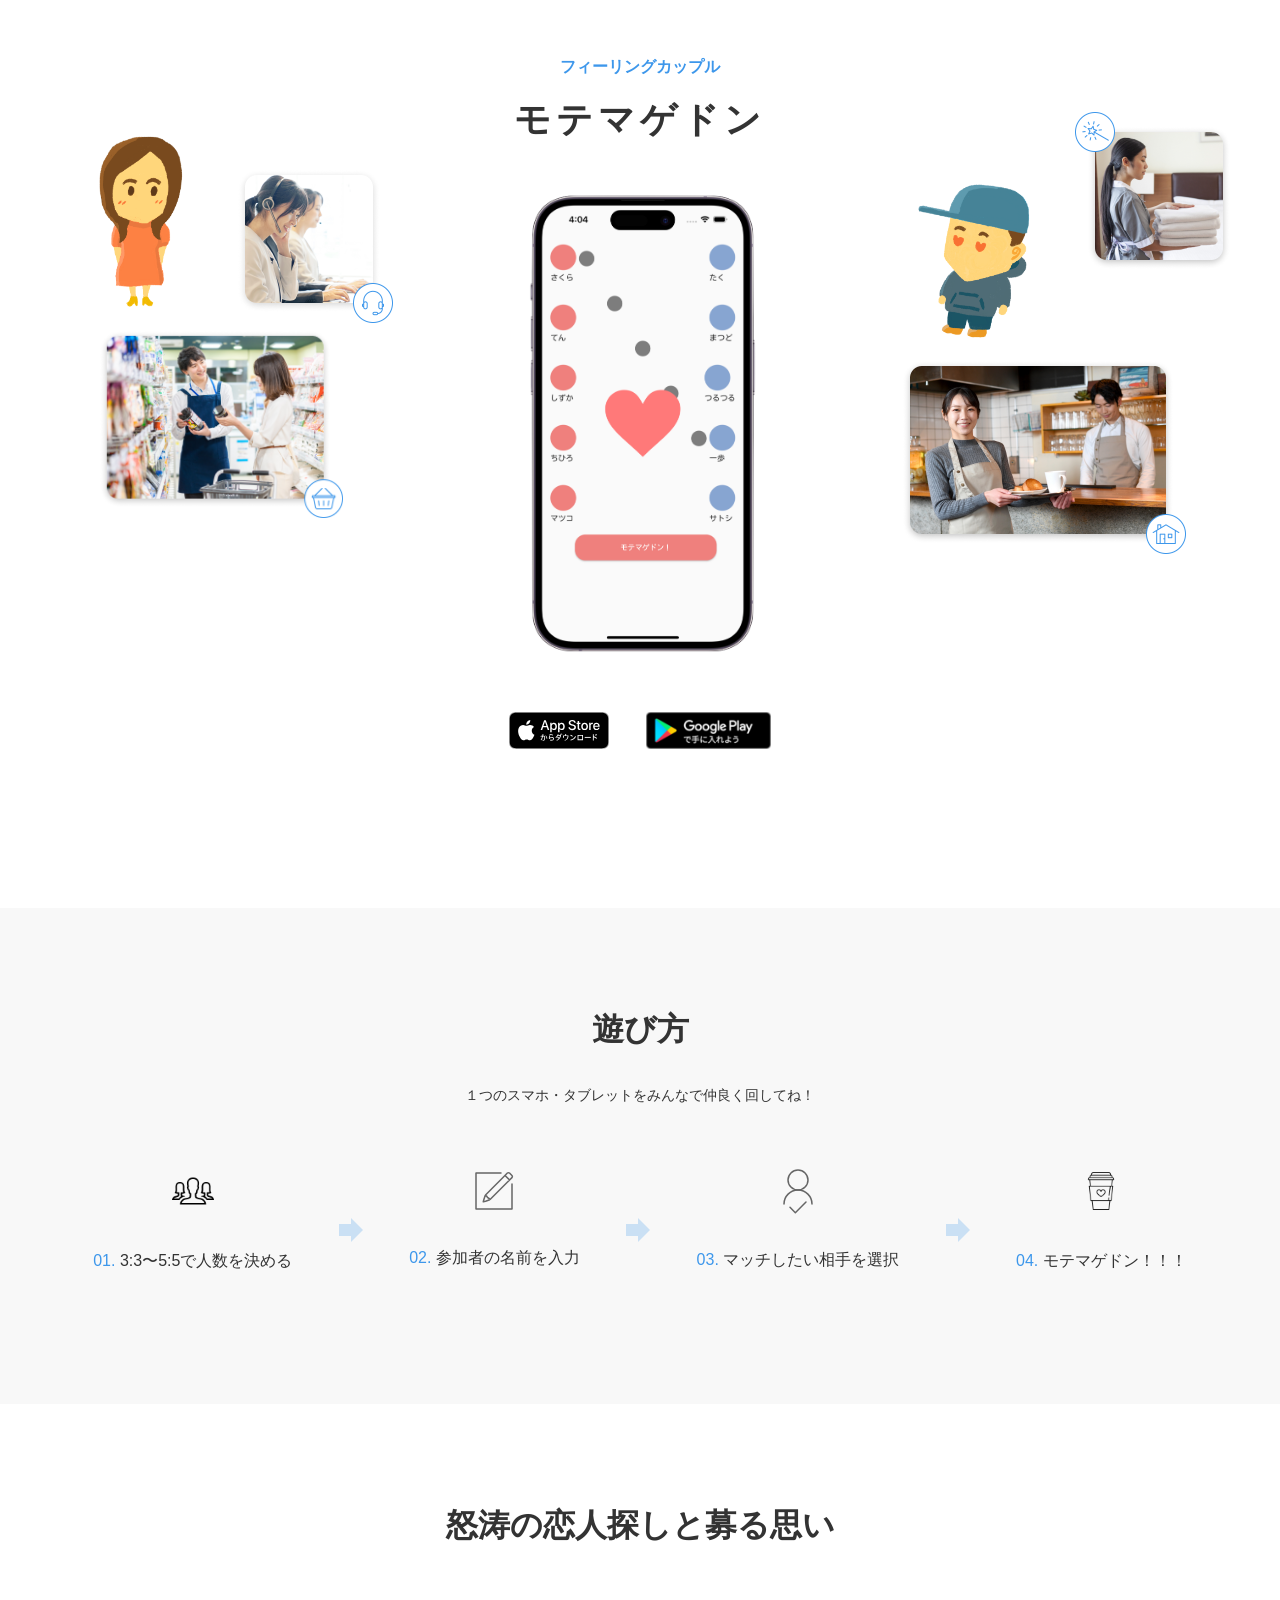
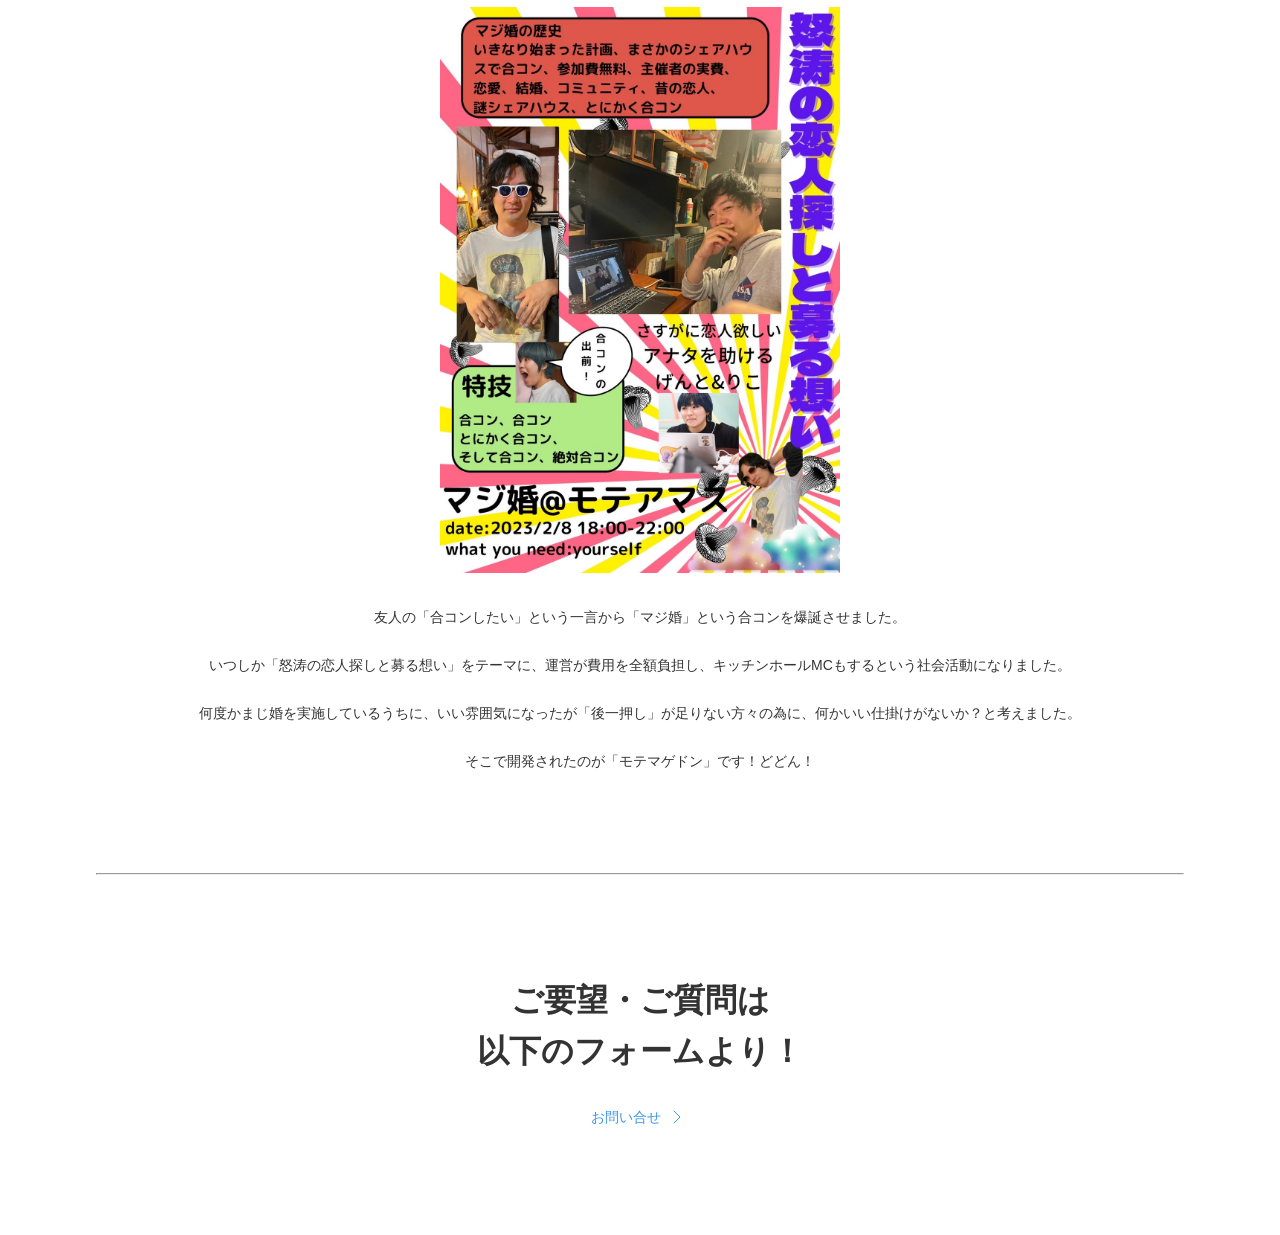
==== public/index.html @ 818197fa "firebase hostingでデプロイ" ====
<!DOCTYPE html>
<html lang="ja">
  <head>
    <meta charset="UTF-8">
    <meta name="viewport" content="width=device-width, initial-scale=1.0">
    <link rel="stylesheet" href="greff-assets/css/ress.min.css">
    <link rel="stylesheet" href="greff-assets/css/style.css">
    <link rel="stylesheet" href="greff-assets/css/index.css">
    <link rel="stylesheet" href="greff-assets/css/style-for-worker.css">
    <link rel="stylesheet" href="greff-assets/css/worker.css">   
    <title>フィーリングカップル | モテマゲドン</title>
  </head>
  <body>

    <!-- TOPここから -->
    <main class="main">
			<div class="top-wrapper">
        <!-- first-view -->
				<section class="container first-view">
          <div class="row">
            <div class="column first-view-left top-pc">
              <div class="upper">
                <div class="left-upper-image">
                  <img src="assets/images/item2.png" alt="">
                </div>
                <div class="right-upper-image">
                  <img src="greff-assets/images/call-center.png" alt="">
                </div>
              </div>
              <div class="lower">
                <img src="greff-assets/images/supermarket-clerk.png" alt="">
              </div>
            </div>
            <div class="column first-view-center">
              <div class="first-view-text">
                <p>フィーリングカップル</p>
                <h2>モテマゲドン</h2>
              </div>
              <div class="first-view-image">
                <img src="assets/images/top1.png" alt="">
              </div>
              <div class="dl">
                <a class="apple" href="https://apps.apple.com/us/app/モテマゲドン/id1669039836">
                  <img src="greff-assets/images/worker/dl-app-store.svg">
                </a>   
                 <a class="google" href="https://play.google.com/store/apps/details?id=com.motemagedon.app">
                   <img src="greff-assets/images/worker/dl-google-play.svg">
                 </a>
              </div>
            </div>

            <div class="column first-view-right top-pc">
              <div class="upper">
                <div class="left-upper-image">
                  <img src="assets/images/item1.png" alt="">
                </div>
                <div class="right-upper-image">
                  <img src="greff-assets/images/cleaning-staff.png" alt="">
                </div>
              </div>
              <div class="lower">
                <img src="greff-assets/images/caffe-shop.png" alt="">
              </div>
            </div>
          </div>
				</section>
        <!-- first-view-info -->      
				<section class="first-view-info">
          <div class="row">
            <div class="work-images top-sp">
              <div class="column first-view-left">
                <div class="upper">
                  <div class="left-upper-image">
                    <img src="assets/images/item2.png" alt="">
                  </div>
                  <div class="right-upper-image">
                    <img src="greff-assets/images/call-center.png" alt="">
                  </div>
                </div>
                <div class="lower">
                  <img src="greff-assets/images/supermarket-clerk.png" alt="">
                </div>
              </div>
              <div class="column first-view-right">
                <div class="upper">
                  <div class="left-upper-image">
                    <img src="assets/images/item1.png" alt="">
                  </div>
                  <div class="right-upper-image">
                    <img src="greff-assets/images/cleaning-staff.png" alt="">
                  </div>
                </div>
                <div class="lower">
                  <img src="greff-assets/images/caffe-shop.png" alt="">
                </div>
              </div>
            </div>
          </div>
        </section>
        <!-- instructions -->
        <section class="instructions">
          <div class="container">
            <div class="row">
              <h2 class="section-title-min-margin">遊び方</h2>
              <p class="text">１つのスマホ・タブレットをみんなで仲良く回してね！</p>
            </div>
            <div class="row">
              <div class="column">
                <div class="row instructions-contents">
                  <div class="instructions-icon-wrapper">
                    <img src="assets/images/people_icon.png" alt="">
                  </div>
                  <p class="instructions-text">
                    <span>01.</span>
                    3:3〜5:5で人数を決める
                  </p>
                </div>
              </div>
              <div class="column instructions-arrow">
                <img src="greff-assets/images/right-arrow.svg" alt="" class="top-pc">
                <img src="greff-assets/images/down-arrow.svg" alt="" class="top-sp">
              </div>
              <div class="column">
                <div class="row  instructions-contents">
                  <div class="instructions-icon-wrapper">
                    <img src="greff-assets/images/write.svg" alt="">
                  </div>
                  <p class="instructions-text">
                    <span>02.</span>
                    参加者の名前を入力
                  </p>
                </div>
              </div>
              <div class="column instructions-arrow">
                <img src="greff-assets/images/right-arrow.svg" alt="" class="top-pc">
                <img src="greff-assets/images/down-arrow.svg" alt="" class="top-sp">
              </div>
              <div class="column">
                <div class="row  instructions-contents">
                  <div class="instructions-icon-wrapper">
                   <img src="greff-assets/images/check-user.svg" alt="">
                  </div>
                  <p class="instructions-text">
                    <span>03.</span>
                    マッチしたい相手を選択
                  </p>
                </div>
              </div>
              <div class="column instructions-arrow">
                <img src="greff-assets/images/right-arrow.svg" alt="" class="top-pc">
                <img src="greff-assets/images/down-arrow.svg" alt="" class="top-sp">
              </div>
              <div class="column">
                <div class="row instructions-contents">
                  <div class="instructions-icon-wrapper">
                    <img src="assets/images/coffee_love.png" alt="">
                  </div>
                  <p class="instructions-text">
                    <span>04.</span>
                    モテマゲドン！！！
                  </p>
                </div>
              </div>
            </div>
          </div>
        </section>
        <div class="side-narrow">
          <!-- service-description -->
          <section class="container service-description">
            <div class="row">
              <h2 class="section-title">怒涛の恋人探しと<br class="top-sp">募る思い</h2>
              <div class="img-wrapper">
                <img src="assets/images/poster.jpg" alt="" class="top-pc poster-pc">
                <img src="assets/images/poster.jpg" alt="" class="top-sp poster-sp">
              </div>
              <div class="description">
                <p class="text">
                  友人の「合コンしたい」という一言から「マジ婚」という合コンを爆誕させました。
                  <br/>
                  <br/>
                  いつしか「怒涛の恋人探しと募る想い」をテーマに、運営が費用を全額負担し、キッチンホールMCもするという社会活動になりました。
                  <br/>
                  <br/>
                  何度かまじ婚を実施しているうちに、いい雰囲気になったが「後一押し」が足りない方々の為に、何かいい仕掛けがないか？と考えました。
                  <br/>
                  <br/>
                  そこで開発されたのが「モテマゲドン」です！どどん！
                </p>
              </div>
            </div>
          </section>
          <hr class="toppage-horizon">
          <!-- top-contact -->
          <section class="top-contact">
            <div class="top-contact-text">
              <h2 class="section-title-min-margin">
                ご要望・ご質問は
                <br/>
                以下のフォームより！
              </h2>
              <a href="https://docs.google.com/forms/d/e/1FAIpQLSdVLxLJFA8MWr2pBX92Aq0zujjVVkrSXUiq3TRIaPkJi_IhMQ/viewform" target="_blank" class="detail-link">お問い合せ</a>
            </div>
          </section>
        </div>
			</div>
		</main>



    <script src="greff-assets/plugins/swiper/swiper-bundle.min.js"></script>
    <script src="greff-assets/js/main.js"></script>
    <script src="greff-assets/js/index.js"></script>
  </body>
</html>
---- public/greff-assets/css/ress.min.css ----
/*!
 * ress.css • v4.0.0
 * MIT License
 * github.com/filipelinhares/ress
 */html{box-sizing:border-box;-webkit-text-size-adjust:100%;word-break:normal;-moz-tab-size:4;tab-size:4}*,:after,:before{background-repeat:no-repeat;box-sizing:inherit}:after,:before{text-decoration:inherit;vertical-align:inherit}*{padding:0;margin:0}hr{overflow:visible;height:0;color:inherit}details,main{display:block}summary{display:list-item}small{font-size:80%}[hidden]{display:none}abbr[title]{border-bottom:none;text-decoration:underline;text-decoration:underline dotted}a{background-color:transparent}a:active,a:hover{outline-width:0}code,kbd,pre,samp{font-family:monospace,monospace}pre{font-size:1em}b,strong{font-weight:bolder}sub,sup{font-size:75%;line-height:0;position:relative;vertical-align:baseline}sub{bottom:-.25em}sup{top:-.5em}table{border-color:inherit;text-indent:0}input{border-radius:0}[disabled]{cursor:default}[type=number]::-webkit-inner-spin-button,[type=number]::-webkit-outer-spin-button{height:auto}[type=search]{-webkit-appearance:textfield;outline-offset:-2px}[type=search]::-webkit-search-decoration{-webkit-appearance:none}textarea{overflow:auto;resize:vertical}button,input,optgroup,select,textarea{font:inherit}optgroup{font-weight:700}button{overflow:visible}button,select{text-transform:none}[role=button],[type=button],[type=reset],[type=submit],button{cursor:pointer;color:inherit}[type=button]::-moz-focus-inner,[type=reset]::-moz-focus-inner,[type=submit]::-moz-focus-inner,button::-moz-focus-inner{border-style:none;padding:0}[type=button]::-moz-focus-inner,[type=reset]::-moz-focus-inner,[type=submit]::-moz-focus-inner,button:-moz-focusring{outline:1px dotted ButtonText}[type=reset],[type=submit],button,html [type=button]{-webkit-appearance:button}button,input,select,textarea{background-color:transparent;border-style:none}a:focus,button:focus,input:focus,select:focus,textarea:focus{outline-width:0}select{-moz-appearance:none;-webkit-appearance:none}select::-ms-expand{display:none}select::-ms-value{color:currentColor}legend{border:0;color:inherit;display:table;white-space:normal;max-width:100%}::-webkit-file-upload-button{-webkit-appearance:button;color:inherit;font:inherit}img{border-style:none}progress{vertical-align:baseline}[aria-busy=true]{cursor:progress}[aria-controls]{cursor:pointer}[aria-disabled=true]{cursor:default}
---- public/greff-assets/css/style.css ----
@charset "UTF-8";

@font-face {
  font-family: 'Noto Sans JP';
  src: url(../fonts/NotoSansJP/NotoSansJP-Regular.otf) format('opentype');
}

@font-face {
  font-family: 'Noto Sans JP';
  src: url(../fonts/NotoSansJP/NotoSansJP-Medium.otf) format('opentype');
  font-weight: 500;
}

@font-face {
  font-family: 'Noto Sans JP';
  src: url(../fonts/NotoSansJP/NotoSansJP-Bold.otf) format('opentype');
  font-weight: bold;
}

@font-face {
  font-family: 'Roboto';
  src: url(../fonts/Roboto/Roboto-Regular.ttf) format('truetype');
}

@font-face {
  font-family: 'Roboto';
  src: url(../fonts/Roboto/Roboto-Medium.ttf) format('truetype');
  font-weight: 500;
}

@font-face {
  font-family: 'Roboto';
  src: url(../fonts/Roboto/Roboto-Medium.ttf) format('truetype');
  font-weight: 600;
}

/* 共通部分
------------------------------- */
html {
  font-size: 100%;
}

body {
  color: #333;
  line-height: 1.5;
  font-family: 'Noto Sans JP', sans-serif;
}

a {
  text-decoration: none;
  color: #333;
}

a:hover {
  opacity: .5;
}

img {
  max-width: 100%;
}

ul,
li {
  list-style: none;
}

iframe {
  width: 100%;
}

.pc {
  display: none;
}

.wrapper {
  max-width: 1136px;
  margin: 0 auto;
  padding: 0 24px;
}

/* ヘッダー */
.header {
  width: 100%;
  height: 48px;
  position: fixed;
  z-index: 10;
  background-color: rgba(0, 0, 0, 0.8);;
}

.header-inner {
  display: flex;
  justify-content: space-between;
  height: inherit;
  padding: 0 1.5rem;
}

.header-title {
  width: auto;
}

.header-title a:hover {
  opacity: 1;
}

.header-title a {
  height: 100%;
  display:flex;
  align-items: center;
}

.wrap-header-menu {
  display: flex;
  height: 100%;
  align-items: center;
}

.contact {
  margin-right: 24px;
}

.contact img {
  vertical-align:top
}

/* ヘッダーのナビ部分 */
.nav-sp {
  display: none;
  top: 48px;
  left: 0;
  position: absolute;
  width: 100%;
  background: rgba(0, 0, 0, 0.8);
  animation: appear .5s ease;
}

@keyframes appear {
  0% {
    opacity: 0;
  }
  100% {
    opacity: 1;
  }
}

.nav-sp.active-nav {
  display: block;
}

.nav-list {
  margin: auto;
  display: block;
  text-align: center;
}

.nav-list-item {
  margin-bottom: 40px;
  font-size: 12px;
  line-height: 22px;
}

.nav-list-item:first-child {
  margin-top: 40px;
}

.nav-list-item a {
  color: #fff;
}

.internal-link {
  display: inline-block;
  padding: 0 25.5px;
  background-image: url('../images/internal-link.svg');
  background-size: 15px;
  background-position: right 0 center;
}

/* ハンバーガーメニュー */
.hamburger {
  width: 20px;
  background-color: transparent;
  border-color: transparent;
  cursor: pointer;
  padding: 0;
}

/* ハンバーガーメニューの線 */
.hamburger span {
  width: 100%;
  height: 1.5px;
  background-color: #fff;
  position: relative;
  transition: ease .4s;
  display: block;
}

.hamburger span:nth-child(1) {
  top: 0;
}

.hamburger span:nth-child(2) {
  margin: 6px 0;
}

.hamburger span:nth-child(3) {
  top: 0;
}

.hamburger.active-nav span:nth-child(1) {
  top: 10px;
  transform: rotate(45deg);
}


.hamburger.active-nav span:nth-child(2) {
  margin: 8px 0;
  opacity: 0;
}


.hamburger.active-nav span:nth-child(3) {
  top: -9px;
  transform: rotate(-45deg);
}

.header.up-move {
  animation: up-anime 0.5s forwards;
}

@keyframes up-anime {
  from {
    opacity: 1;
    transform: translateY(0);
  }
  to {
    opacity: 0;
    transform: translateY(-100px);
  }
}

.header.down-move{
  animation: down-anime 0.5s forwards;
}

@keyframes down-anime{
  from {
    opacity: 0;
    transform: translateY(-100px);
  }
  to {
    opacity: 1;
    transform: translateY(0);
  }
}

/* メイン */
.main {
  padding-top: 48px;
}

/* フッター */
.footer {
  padding-top: 32px;
  padding-bottom: 32px;
}

.footer-left {
  margin-bottom: 32px;
}

.footer-logo {
  margin-bottom: 24px;
}

.wrap-address {
  display: flex;
  justify-content: space-between;
}

.address {
  font-size: 12px;
  line-height: 22px;
  width: 50%;
}

.privacy-mark {
  margin-top: 8px;
}

.footer-right {
  display: flex;
  flex-wrap: wrap;
  font-size: 13px;
  line-height: 22px;
}

.footer-right dl {
  margin-bottom: 40px;
  width: 50%;
  padding-right: 10px;
}

.footer-right dl:nth-child(even){
  padding-left: 13px;
}

.footer-right dt {
  margin-bottom: 16px;
  letter-spacing: 1px;
  font-size: 14px;
  line-height: 22px;
  font-weight: bold;
}

.footer-right .last-row dt {
  margin-bottom: 24px;
}

.footer-right .last-row dt:last-child {
  margin-bottom: 16px;
}

.footer-right dd {
  margin-bottom: 16px;
}

.footer-right dd a {
  color: #666;
}

.sns-list {
  display: flex;
  margin-bottom: 32px;
}

.sns-item {
  margin-right: 16px;
}

.footer-bottom {
  display: flex;
  flex-wrap: wrap;
  margin-bottom: 16px;
  font-size: 12px;
  line-height: 24px;
}

.footer-bottom p {
  margin-bottom: 16px;
  width: 50%;
  padding-right: 10px;
}

.footer-bottom p:nth-child(even) {
  padding-left: 13px;
}

.copyright {
  font-size: 12px;
  line-height: 24px;
}

/* PCサイズ以上 */
@media screen and (min-width: 1025px) {
  .pc {
    display: block;
  }

  .sp {
    display: none;
  }

  .nav-pc {
    display: flex;
    height: 100%;
    /* ヘッダーの右リンクのwidthからからヘッダーロゴのwidthを引く */
    padding-left: calc(264px - 40px);
  }

  /* ヘッダー */
  .header {
    height: 56px;
  }

  .header-title img {
    height: 40px;
    width: 40px;
  }

  .nav-list {
    display: flex;
    gap: 24px;
  }

  .nav-list-item {
    margin-bottom: 0;
  }

  .nav-list-item:first-child {
    margin-top: 0;
  }

  .header-right-links {
    display: flex;
    align-items: center;
    margin-right: 0;
    gap: 8px;
  }

  .right-link a {
    color: #fff;
    font-size: 12px;
    line-height: 20px;
    display: inline-block;
    border: 1px solid #fff;
    border-radius: 30px;
  }

  .contact-link a {
    padding: 8px 27px;
  }

  .worker-link a {
    padding: 8px 9px;
  }

  /* メイン */
  .main {
    padding-top: 56px;
  }

  /* フッター */
  .footer-content {
    display: flex;
    justify-content: space-between;
  }

  .footer-logo {
    margin-bottom: 32px;
  }

  .footer-right dl {
    padding-right: 56px;
    margin-bottom: 0;
    width: auto;
  }

  .footer-right dl:nth-child(even){
    padding-left: 0;
  }

  .footer-right dl:last-child {
    padding-right: 0;
  }

  .footer-right dt {
    margin-bottom: 24px;
  }

  .footer-right dd {
    margin-bottom: 24px;
  }

  .wrap-address {
    display: block;
  }

  .address {
    font-size: 14px;
    width: auto;
  }

  .address:first-child {
    margin-bottom: 32px;
  }

  .wrap-footer-bottom {
    display: flex;
    justify-content: space-between;
  }

  .sns-list {
    margin-bottom: 0;
  }

  .sns-item {
    margin-right: 12px;
  }

  .footer-bottom {
    margin-bottom: 0;
    gap: 32px;
  }

  .footer-bottom p {
    margin-bottom: 0;
    padding-right: 0;
    width: auto;
  }

  .footer-bottom p:nth-child(even) {
    padding-left: 0;
  }

  .footer-bottom p:last-child {
    margin-right: 0;
  }
}
---- public/greff-assets/css/index.css ----
/* TOPページ全体とTOPページ内共通デザイン */ 
.top-pc {
  display: block;
}

.top-pc-inline {
  display: inline-block;
}

.top-sp {
  display: none;
} 

/* first-view以降のページサイドのpadding */
.side-narrow {
  max-width: 1088px;
  margin: 0 auto;
}

.section-title {
  font-weight: 700;
  font-size: 32px;
  line-height: 51.2px;
  margin-bottom: 56px;
}

.section-title-min-margin {
  font-weight: 700;
  font-size: 32px;
  line-height: 51.2px;
  margin-bottom: 28px;
}

.text {
  font-weight: 400;
  font-size: 14px;
  line-height: 24px;
}

.detail-link {
  color: #3D97EB;
  font-size: 14px;
  line-height: 22px;
  font-weight: 500;
}

.toppage-horizon {
  color: #DCDCDC;
  margin: 100px 0 ;
}

.detail-link::after {
  content: "";
  color: #3D97EB;
  background-image: url("../images/next.svg");
  height: 1rem;
  width: 1rem;
  display: inline-block;
  margin-left: 12px;
  vertical-align: middle;
}

/* first-view */
.first-view {
  width: 100%;
  height: 700px;
  background-size: cover;
  background-position: center;
}

.first-view > .row {
  display: flex;
  justify-content: space-around;
  max-width: 1280px;
  margin: 0 auto;
}

/* left first-view */
.first-view-left {
  margin-top: 56px;
}

.first-view-left > .lower > img {
  display: block;
  margin: 0 auto;
  width: 244px;
}

.upper {
  display: flex;
  justify-content: center;
  align-items: baseline;
}

.first-view-left .left-upper-image {
  width: 188px;
}

.first-view-left .right-upper-image {
  width: 156px;
}

/* center first-view */
.first-view-center {
  text-align: center;
  display: flex;
  flex-flow: column;
}

.first-view-text p {
  color: #3D97EB;
  font-weight: 700;
  font-size: 16px;
  line-height: 22px;
  margin-bottom: 16px;
}

.first-view-text h2 {
  font-size: 36px;
  line-height: 51.84px;
  letter-spacing: 5px;
}

.first-view-btn {
  height: 40px;
  margin: 40px 0 64px 0;
}

.first-view-btn > a{
  color: white;
  height: 100%;
  width: 192px;
  left: 544px;
  top: 296px;
  border-radius: 35px;
  padding: 12px 30px;
  background: linear-gradient(90.72deg, #5AD0FF 0%, #3D97EB 83.33%);
  box-shadow: 0px 2px 16px 0px #00000029;
}

.first-view-image {
  max-width: 424px;
}

/* right first-view */
.first-view-right {
  margin-top: 56px;
}

.first-view-right > .upper {
  display: flex;
  align-items: flex-start;
}

.first-view-right > .upper {
  display: flex;
  align-items: flex-start;
}

.first-view-right .left-upper-image {
  margin-top: 50px;
  width: 188px;
}

.first-view-right .right-upper-image {
  width: 156px;
}

.first-view-right .lower {
  display: flex;
  justify-content: center;
  width: 284px;
}

.first-view-right > .lower > img {
  display: block;
  margin: 0 10px 0 40px;
}

/* first-view-info */
.first-view-info {
  background-color: #ffffff;
}

.first-view-info > .row {
  display: flex;
  text-align: center;
  justify-content: space-around;
  align-items: center;
  height: 152px;
  max-width: 1280px;
  padding-left: 36px;
  padding-right: 36px;
  margin: 0 auto;
}

.first-view-info > .row > .column {
  width: 33.333%;
  padding: 24px;
}

/* first-view-info-left */
.first-view-info-left {
  position: relative;
}

.first-view-info-left::after {
  content: " ";
  position: absolute;
  right: 1%;
  top: 20%;
  background: #DCDCDC;
  width: 1px;
  height: 60%;
}

.first-view-info-left h4 {
  font-weight: 500;
  font-size: 18px;
  margin-bottom: 16px;
  line-height: 40px;
}

.first-view-info-left > p {
  font-weight: 400;
  font-size: 13px;
  line-height: 20px;
}

/* first-view-info-center */
.first-view-info-center {
  position: relative;
}

.first-view-info-center::after {
  content: " ";
  position: absolute;
  right: 1%;
  top: 20%;
  background: #DCDCDC;
  width: 1px;
  height: 60%;
}

.first-view-info-center > h4 {
  font-weight: 500;
  font-size: 18px;
  margin-bottom: 16px;
}

.first-view-info-center > :nth-child(2) {
  font-family: 'Roboto', sans-serif;
  font-weight: 600;
  font-size: 72px;
  color: #3D97EB;
  line-height: 80px;
}

/* first-view-info-right */
.first-view-info-right > .row {
  display: flex;
  justify-content: space-around;
}

.first-view-info-right > .row > .column {
  width: 33.333%;
}

.first-view-info-right > .row > .column > h4 {
  font-family: 'Roboto', sans-serif;
  font-weight: 500;
  font-size: 24px;
  color: #3D97EB;
  margin-bottom: 12px;
}

/* service-description */
.service-description {
  margin-top: 96px;
  text-align: center;
}
.service-description .img-wrapper {
  margin: 0 auto;
}
.poster-pc {
  max-width: 400px;
  margin: auto;
}

.service-description .description {
  margin-top: 32px;
}

/* service-point */
.service-point {
  text-align: center;
  margin-top: 95px;
}

.point-card {
  display: flex;
  justify-content: space-around;
  margin: 60px 0 80px 0;
}

.point-card > .column{
  width: 33.333%;
  max-width: 348px;
  height: 348px;
  margin: 0 11px;
}

/* service-point-left */
.service-point-left {
  position: relative;
  background-image: url("../images/man-walk.png");
  background-size: cover;
  z-index: 0;
  padding-top: 28px;
}

.service-point-left > img {
  max-width: 280px;
}

.service-point-left::after {
  content: '';
  background-color: rgba(0, 0, 0, 0.72);
  position: absolute;
  left: 0;
  right: 0;
  top: 0;
  bottom: 0;
  z-index: 0;
}

.service-point-left > h3 {
  font-weight: 700;
  font-size: 20px;
  line-height: 40px;
  z-index: 1;
  position: relative;
  color: white;
  margin: 0;
}

.service-point-left > p {
  z-index: 1;
  position: relative;
  color: white;
  margin: 8px 0 0 0;
}

.service-point-left > img {
  position: absolute;
  bottom: 0;
  left: 0;
  z-index: 1;
}

/* service-point-center */
.service-point-center {
  position: relative;
  background-color: #FAFAFA;
  padding-top: 28px;
}

.service-point-center > h3 {
  font-weight: 700;
  font-size: 20px;
  line-height: 40px;
  margin: 0;
}

.service-point-center > p {
  margin: 8px 0 0 0;
}

.service-point-center > img {
  border-radius: 16px;
  margin-top: 24px;
  max-width: 300px ;
}

/* service-point-right */
.service-point-right {
  position: relative;
  background-color: #3D97EB;
  padding-top: 28px;
}

.service-point-right > h3 {
  font-weight: 700;
  font-size: 20px;
  line-height: 40px;
  color: white;
  margin: 0;
}

.service-point-right > p {
  margin: 8px 0 0 0;
  color: white;
}

.service-point-right > img {
  margin-top: 24px;
  position: absolute;
  bottom: 0;
  right: 0;
  height: 200;
}

/* instructions */
.instructions {
  text-align: center;
}

.instructions .container {
  background-color: #F8F8F8;
  padding: 96px 70px 70px 70px;
}

.instructions .row:nth-child(1) {
  margin-bottom: 60px;
}

.instructions .row > .text {
  margin-bottom: 30px;
}

.instructions .row:nth-child(2) {
  display: flex;
  justify-content: space-around;
  align-items: center;
}

.instructions-icon-wrapper {
  display: inline-block;
  width: 48px;
  height: 48px;
}

.instructions-text {
  font-weight: 500;
  font-size: 16px;
  line-height: 25.6px;
  padding-top: 26px;
}

.instructions-text > span {
  color: #3D97EB;
}

.instructions-arrow {
  margin-top: -40px;
}

/* fee */
.fee {
  text-align: center;
  margin-top: 96px;
  text-align: center;
}

.fee > .row {
  display: flex;
  justify-content: space-around;
}

.fee > .section-title {
  margin-bottom: 28px;
}

.fee > .row > .column {
  background-color: #F8F8F8;
  width: 33.333%;
  margin: 11px;
  padding: 20px;
  margin-top: 60px;
}

.fee-title {
  font-weight: 700;
  font-size: 20px;
  line-height: 32px;
  position: relative;
  margin: 0;
}

.fee-text {
  font-weight: 700;
  font-size: 14px;
  line-height: 22.4px;
  color: #3D97EB;
  margin: 0;
}

.fee-text > span {
  font-weight: 700;
  font-size: 40px;
  line-height: 64px;
}

.non-color {
  color: #333333!important;
}

.annotation {
  color: #666666;
  font-weight: 400;
  font-size: 13px;
  line-height: 24px;
}

.annotation1::after {
  content: "※1";
  color: #666666;
  font-weight: 400;
  font-size: 14px;
  margin-left: 3px;
}

.annotation2::after {
  content: "※2";
  color: #666666;
  font-weight: 400;
  font-size: 14px;
  margin-left: 3px;
}

/* different */
.different {
  text-align: center;
}

/* テーブル */
/* 横列均等並べ タイトル+スクロール範囲 */
.different-table-wrapper {
  display: flex;
  justify-content: flex-start;
  text-align: left;
}

/* title */
.different-title {
  display: flex;
  flex-flow: column;
}

/* スクロール範囲横並べ */
.scroll-content {
  display: flex;
  overflow-x: scroll;
  white-space: nowrap;
  justify-content: space-between;
}

/* スクロール範囲内縦列均等並べ */
.scroll-content .row {
  display: flex;
  flex-flow: column;
}

/* セル内共通 */
.different-table-wrapper .row .column {
  border-bottom: 1px solid #DCDCDC;
  margin: 3px 10px;
  position: relative;
  /*  セル内中央よせ */
  display: flex;
  justify-content: center;
  align-items: center;
}

/* 0(文字) */
.table-zero-yen {
  margin: 0;
}

.table-zero {
  font-size: 40px;
  font-weight: 700;
  line-height: 64px;
  display: inline-block;
}

/* テーブル縦列 */
.different-title .column {
  width: 144px;
  font-weight: 700;
  font-size: 16px;
  line-height: 160%;
  text-align: center;
}

.different-greff .column  {
  width: 288px;
  font-weight: 500;
  font-size: 16px;
  line-height: 160%;
  color: white;
}

.different-other .column {
  width: 192px;
  font-weight: 400;
  font-size: 16px;
  line-height: 160%;
}

.different-recruitment-media .column {
  width: 192px;
  font-weight: 400;
  font-size: 16px;
  line-height: 160%;
}

different-agency .column {
  width: 192px;
  font-weight: 400;
  font-size: 16px;
  line-height: 160%;
}

/* テーブル横列 */
.different-table-wrapper .row > :nth-child(1) {
  height: 56px;
  text-align: center;
  font-weight: 700;
  font-size: 16px;
  line-height: 160%;
}

.different-table-wrapper .row > :nth-child(2) {
  height: 104px;
}

.different-table-wrapper .row > :nth-child(3) {
  height: 80px;
}

.different-table-wrapper .row > :nth-child(4) {
  height: 80px;
}

.different-table-wrapper .row > :nth-child(5) {
  height: 104px;
}

.different-table-wrapper .row > :nth-child(6) {
  height: 80px;
}

.different-table-wrapper .row > :nth-child(7) {
  height: 108px;
}

/* グレフメリット背景CSS */
.different-greff > :nth-child(1) {
  background-color: black;
}

.different-greff > :nth-child(2) {
  background-image: url("../images/table-bg1.png");
  background-size: cover;
}

.different-greff > :nth-child(3) {
  background-image: url("../images/table-bg2.png");
  background-size: cover;
}

.different-greff > :nth-child(4) {
  background-image: url("../images/table-bg3.png");
  background-size: cover;
}

.different-greff > :nth-child(5) {
  background-image: url("../images/table-bg4.png");
  background-size: cover;
}

.different-greff > :nth-child(6) {
  background-image: url("../images/table-bg5.png");
  background-size: cover;
}

.different-greff > :nth-child(7) {
  background-image: url("../images/table-bg6.png");
  background-size: cover;
}

/* テーブル背景○×△- */
.bg-good::after {
  content: url("../images/bg-ok.svg");
  position: absolute;
  top: 55%;
  left: 50%;
  transform: translate(-55%, -50%);
}

.bg-good-w::after {
  content: url("../images/bg-ok-w.svg");
  position: absolute;
  top: 55%;
  left: 50%;
  transform: translate(-55%, -50%);
}

.bg-so-so::after {
  content: url("../images/bg-so-so.svg");
  position: absolute;
  top: 50%;
  left: 50%;
  transform: translate(-50%, -50%);
}

.bg-bad::after {
  content: url("../images/bg-bad.svg");
  position: absolute;
  top: 55%;
  left: 50%;
  transform: translate(-55%, -50%);
}

.bg-none::after {
  content: url("../images/bg-none.svg");
  position: absolute;
  top: 50%;
  left: 50%;
  transform: translate(-50%, -50%);
}

/* case-study */
.case-study {
  text-align: center;
  margin-top: 96px;
  padding: 96px 0;
  width: 100%;
  height: auto;
  background-color: #F8F8F8;
  overflow: hidden;
}

.case-study-title > .detail-link {
  margin-bottom: 60px;
  display: inline-block;
}

.case-study-slide {
  position: relative;
  padding: 0 56px!important;
}

.swiper-slide a {
  display: inline-block;
  max-width: 312px;
  max-height: 376;
  margin: 0 5px;
}

.card {
  background-color: white;
  border: 1px solid #DCDCDC;
  border-radius: 19px;
}

.card-text {
  text-align: left;
}

.card-text p {
  margin: 0;
}

.company-logo {
  margin: 12px 0;
  text-align: center;
}

.content-title {
  padding: 5px 24px 24px 24px;
}

.content-title p {
  font-weight: 700;
  font-size: 16px;
  line-height: 160%;
}

/* 送りボタン共通 */
.swiper-button-next,
.swiper-button-prev {
  height: 110%!important;
  background-color: #F8F8F8;
  display: block;
  top: 0!important;
  width: 5%!important;
}

/* 送りボタンアイコン共通 */
.swiper-button-next::after,
.swiper-button-prev::after {
  content: url("../images/next-prev-button.svg")!important;
}

.swiper-button-next {
  right: -3px!important;
}

.swiper-button-prev {
  transform: scale(-1, 1);/* 反転処理 */
  left: -3px!important;
}

/* top-contact */
.top-contact {
  text-align: center;
  display: flex;
  justify-content: space-around;
  align-items: center;
  margin-top: 96px;
  margin-bottom: 106px;
}

.top-contact .section-title {
  margin: 0;
}

.top-contact-image {
  max-width: 630px;
  height: auto;
}


@media screen and (max-width: 1024px) {
  .top-pc {
    display: none;
  }

  .top-pc-inline {
    display: none;
  }

  .top-sp {
    display: block;
  }

  .section-title {
    font-weight: 700;
    font-size: 24px;
    line-height: 160%;
    margin-bottom: 24px;
  }

  .section-title-min-margin {
    font-size: 24px;
    line-height: 38px;
    margin-bottom: 32px;
  }

  /* first-view */
  .first-view {
    height: auto;
    background-image: none;
    background-color: #ffffff;
  }

  .first-view-text p {
    font-size: 14px;
  }

  .first-view-text h2 {
    font-weight: 700;
    font-size: 28px;
    line-height: 40px;
    letter-spacing: 1px;
  }

  .first-view-btn {
    margin-bottom: 56px;
  }

  .first-view-image {
    max-width: 320px;
  
  
  }

  .first-view-right {
    margin-top: 0;
  }

  .first-view-right .lower {
    margin: 0 auto;
    width: 284px;
  }

  /* first-view-info */
  .first-view-info > .row {
    display: flex;
    flex-flow: column;
    height: auto;
    padding: 0;
  }

  .first-view-info .row .column {
    width: 100%;
    padding: 20px 24px;
  }

  .first-view-info-left::after,
  .first-view-info-center::after,
  .first-view-info-right::after {
    display: none;
  }

  .first-view-info-left h4 {
    line-height: 24px;
  }
  
  .first-view-info-left > p {
    font-size: 12px;
  }

  .work-images {
    width: 100%;
    background-size: cover;
    background-image: url('../images/first-view-bg.jpg');
    background-position: center;
    padding-bottom: 56px;
  }

  .work-images .center {
    margin: 0 auto;
  }

/* first-view-info-right */
.first-view-info-right > .row {
  display: flex;
  justify-content: space-between;
  gap: 16px;
}

.first-view-info-right > .row > .column {
  width: auto;
  padding: 0;
}

  /* service-description */
  .service-description {
    padding: 0 24px;
  }

  /* service-point */
  .point-card {
    display: flex;
    flex-flow: column;
    margin: 36px 0 0 0;
  }
  
  .point-card > .column{
    width: 100%;
    max-width: 100%;
    height: 375px;
    margin: 0;
  }

  .service-point-left >img {
    max-width: 300px;
  }

  .service-point-center > img {
    margin-top: 32px;
  }

  .service-point-right >img {
    max-width: 300px;
  }


  /* instructions */
  .instructions {
    padding: 48px 24px;
  }

  .instructions .container {
    padding: 48px 24px 0 24px;
  }

  .instructions .row:nth-child(2) {
    display: flex;
    flex-flow: column;
    text-align: left;
  }

  .instructions-contents {
    display: flex;
    justify-content: center;
    align-items: flex-end;
  }

  .instructions-icon-wrapper {
    vertical-align: bottom;
    margin-right: 16px;
  }

  .instructions-text {
    width: 180px;
    font-weight: 500;
    font-size: 16px;
    line-height: 25.6px;
    padding-top: 26px;
    display: inline-block;
    margin: 0;
  }

  .instructions-text span {
    display: block;
    text-align: left;
  }

  /* fee */
  .fee {
    padding: 0 24px;
    margin-top: 0;
  }

  .fee > .row > .column {
    background-color: #F8F8F8;
    padding: 12px 17px;
    display: flex;
    flex-flow: column;
    justify-content: space-between;
    margin: 35px 4px 10px 4px;
  }

  .fee-title {
    font-weight: 700;
    font-size: 14px;
    line-height: 22.4px;
    position: relative;
  }
  
  .fee-text {
    font-weight: 700;
    font-size: 14px;
    line-height: 160%;
    color: #3D97EB;
  }
  
  .fee-text > span {
    font-weight: 700;
    font-size: 32px;
    line-height: 160%;
  }

  .toppage-horizon {
    width: 80%;
    margin: 48px auto;
  }

  /* different */
  .different {
    padding: 0 0 0 24px;
  }

  /* テーブル縦列 */
  .different-title .column {
    width: 72px;
  }

  .swiper-button-prev,
  .swiper-button-next {
    display: none!important;
  }

  /* case-study */
  .case-study {
    margin-top: 48px;
    padding-bottom: 48px;
  }
  
  .company-logo {
    margin: 0;
  }

  .content-title p {
    display: -webkit-box;
    -webkit-box-orient: vertical;
    -webkit-line-clamp: 2;
    overflow: hidden;
  }

  .swiper-slide {
    min-width: 200px!important;
    max-width: 1088px;
  }

  /* 送りボタンアイコン共通 */
  .swiper-button-next::after,
  .swiper-button-prev::after {
    display: none;
  }

  /* top-contact */
  .top-contact {
    text-align: center;
    display: flex;
    flex-flow: column;
    justify-content: center;
    align-items: center;
    margin-top: 48px;
    margin-bottom: 64px;
    padding: 0 24px;
  }

  .top-contact .section-title {
    margin: 0;
  }

  .top-contact-text {
    font-weight: 400;
    font-size: 14px;
    line-height: 160%;
    margin: 24px 0 20px 0;
  }
}
---- public/greff-assets/css/style-for-worker.css ----
@charset "UTF-8";

@font-face {
  font-family: 'Noto Sans JP';
  src: url(../fonts/NotoSansJP/NotoSansJP-Regular.otf) format('opentype');
}

@font-face {
  font-family: 'Noto Sans JP';
  src: url(../fonts/NotoSansJP/NotoSansJP-Medium.otf) format('opentype');
  font-weight: 500;
}

@font-face {
  font-family: 'Noto Sans JP';
  src: url(../fonts/NotoSansJP/NotoSansJP-Bold.otf) format('opentype');
  font-weight: bold;
}

@font-face {
  font-family: 'Roboto';
  src: url(../fonts/Roboto/Roboto-Regular.ttf) format('truetype');
}

@font-face {
  font-family: 'Roboto';
  src: url(../fonts/Roboto/Roboto-Medium.ttf) format('truetype');
  font-weight: 500;
}

@font-face {
  font-family: 'Roboto';
  src: url(../fonts/Roboto/Roboto-Medium.ttf) format('truetype');
  font-weight: 600;
}

/* 共通部分
------------------------------- */
html {
  font-size: 100%;
}

body {
  color: #333;
  line-height: 1.5;
  font-family: 'Noto Sans JP', sans-serif;
}

a {
  text-decoration: none;
  color: #333;
}

a:hover {
  opacity: .5;
}

img {
  max-width: 100%;
}

ul,
li {
  list-style: none;
}

iframe {
  width: 100%;
}

.pc {
  display: none;
}

.wrapper {
  max-width: 1136px;
  margin: 0 auto;
  padding: 0 24px;
}

/* ヘッダー */
.header {
  width: 100%;
  height: 48px;
  position: fixed;
  z-index: 10;
  background-color: rgba(0, 0, 0, 0.8);;
}

.header-inner {
  display: flex;
  justify-content: space-between;
  height: inherit;
  padding: 0 1.5rem;
}

.header-title {
  width: auto;
}

.header-title a:hover {
  opacity: 1;
}

.header-title a {
  height: 100%;
  display:flex;
  align-items: center;
}

.wrap-header-menu {
  display: flex;
  height: 100%;
  align-items: center;
}

.contact {
  margin-right: 24px;
}

.contact img {
  vertical-align:top
}

/* ヘッダーのナビ部分 */
.nav-sp {
  display: none;
  top: 48px;
  left: 0;
  position: absolute;
  width: 100%;
  background: rgba(0, 0, 0, 0.8);
  animation: appear .5s ease;
}

@keyframes appear {
  0% {
    opacity: 0;
  }
  100% {
    opacity: 1;
  }
}

.nav-sp.active-nav {
  display: block;
}

.nav-list {
  margin: auto;
  display: block;
  text-align: center;
}

.nav-list-item {
  margin-bottom: 40px;
  font-size: 12px;
  line-height: 22px;
}

.nav-list-item:first-child {
  margin-top: 40px;
}

.nav-list-item a {
  color: #fff;
}

.internal-link {
  display: inline-block;
  padding: 0 25.5px;
  background-image: url('../images/internal-link.svg');
  background-size: 15px;
  background-position: right 0 center;
}

/* ハンバーガーメニュー */
.hamburger {
  width: 20px;
  background-color: transparent;
  border-color: transparent;
  cursor: pointer;
  padding: 0;
}

/* ハンバーガーメニューの線 */
.hamburger span {
  width: 100%;
  height: 1.5px;
  background-color: #fff;
  position: relative;
  transition: ease .4s;
  display: block;
}

.hamburger span:nth-child(1) {
  top: 0;
}

.hamburger span:nth-child(2) {
  margin: 6px 0;
}

.hamburger span:nth-child(3) {
  top: 0;
}

.hamburger.active-nav span:nth-child(1) {
  top: 10px;
  transform: rotate(45deg);
}


.hamburger.active-nav span:nth-child(2) {
  margin: 8px 0;
  opacity: 0;
}


.hamburger.active-nav span:nth-child(3) {
  top: -9px;
  transform: rotate(-45deg);
}

.header.up-move {
  animation: up-anime 0.5s forwards;
}

@keyframes up-anime {
  from {
    opacity: 1;
    transform: translateY(0);
  }
  to {
    opacity: 0;
    transform: translateY(-100px);
  }
}

.header.down-move{
  animation: down-anime 0.5s forwards;
}

@keyframes down-anime{
  from {
    opacity: 0;
    transform: translateY(-100px);
  }
  to {
    opacity: 1;
    transform: translateY(0);
  }
}

/* メイン */
.main {
  padding-top: 48px;
}

/* フッター */
.footer {
  padding-top: 32px;
  padding-bottom: 32px;
}

.wrap-footer-top {
  display: flex;
  justify-content: space-between;
  gap: 20px;
  margin-bottom: 24px;
}

.footer-top-left {
  min-width: 56px;
}

.wrap-footer-center {
  display: flex;
  justify-content: space-between;
  margin-bottom: 24px;
}

.address {
  font-size: 12px;
  line-height: 22px;
  width: 50%;
}

.privacy-mark {
  margin-top: 16px;
}

.footer-top-right {
  display: flex;
  flex-wrap: wrap;
  gap: 16px 20px;
  align-items: center;
}

.footer-top-right p {
  font-size: 12px;
}

.wrap-footer-bottom {
  display: flex;
  justify-content: space-between;
}

.sns-list {
  display: flex;
  gap: 16px;
}

.footer-bottom {
  display: flex;
  flex-wrap: wrap;
  font-size: 12px;
  line-height: 24px;
}

.footer-bottom p {
  width: 50%;
  padding-right: 10px;
}

.copyright {
  font-size: 12px;
  line-height: 24px;
}

/* PCサイズ以上 */
@media screen and (min-width: 1025px) {
  .pc {
    display: block;
  }

  .sp {
    display: none;
  }

  .nav-pc {
    display: flex;
    height: 100%;
    /* ヘッダーの右リンクのwidthからからヘッダーロゴのwidthを引く */
    padding-left: calc(264px - 40px);
  }

  /* ヘッダー */
  .header {
    height: 56px;
  }

  .header-title img {
    height: 40px;
    width: 40px;
  }

  .nav-list {
    display: flex;
    gap: 24px;
  }

  .nav-list-item {
    margin-bottom: 0;
  }

  .nav-list-item:first-child {
    margin-top: 0;
  }

  .header-right-links {
    display: flex;
    align-items: center;
    margin-right: 0;
    gap: 8px;
  }

  .right-link a {
    color: #fff;
    font-size: 12px;
    line-height: 20px;
    display: inline-block;
    border: 1px solid #fff;
    border-radius: 30px;
  }

  .contact-link a {
    padding: 8px 27px;
  }

  .worker-link a {
    padding: 8px 9px;
  }

  /* メイン */
  .main {
    padding-top: 56px;
  }

  /* フッター */
  .wrap-footer-top {
    gap: 40px;
  }

  .footer-top-right {
    gap: 40px;
  }

  .footer-top-right p {
    font-size: 13px;
  }

  .address {
    font-size: 14px;
    width: auto;
  }

  .privacy-mark {
    margin-top: 24px;
  }

  .wrap-footer-bottom {
    display: flex;
    justify-content: space-between;
  }

  .sns-list {
    margin-bottom: 0;
    gap: 12px;
  }

  .footer-bottom {
    margin-bottom: 0;
    gap: 32px;
  }

  .footer-bottom p {
    margin-bottom: 0;
    padding-right: 0;
    width: auto;
  }
}
---- public/greff-assets/css/worker.css ----
.first-view-image {
	margin-top: 30px;
}
.first-view-image img {
	margin-bottom: 30px;
	width: 300px;
}
.first-view-image .dl {
	margin-top: 32px;
	text-align: center;
}
.first-view-image .dl a:first-child img {
	width: 107px;
	padding-right: 4px;
}
.first-view-image .dl a:last-child img {
	width: 129px;
}
.dl {
	display: flex;
	justify-content: space-around;
}
.dl .apple {
	width: 100px;
}
.dl .google {
	width: 125px;
}
.dl img {
	width: 100%;
}

.wrap-first-text {
	padding: 56px 24px 0 24px;
	text-align: center;
}
.first-text {
	font-size: 24px;
	line-height: 38.4px;
	font-weight: 700;
}
.first-text2 {
	padding-top: 24px;
	font-size: 14px;
	line-height: 24px;
	font-weight: 400;
}
.first-text-sub {
	display: flex;
	/*justify-content: space-between;*/
	justify-content: center;
	gap: 0 20px;
	
	margin-top: 40px;
	font-size: 12px;
	line-height: 19.2px;
	font-weight: 500;
}
.first-text-sub div {
	max-width: 96px;
	padding-bottom: 16px;
	border-bottom: 1px solid #dcdcdc;
	margin-bottom: 96px;
}

.first-text-sub p {
	margin: 16px 0;
}

.wrap-workers8 {
	position: relative;
	margin-bottom: 48px;
}
.wrap-workers8 img {
	/*position: absolute;*/
	width: 100%;
}
.wrap-workers8 p {
	position: absolute;
	top: 0;
	left: 0;
	color: white;
}
.wrap-workers8 .box1 {
	width: 217px;
	height: 40px;
	position: absolute;
	top: 136px;
	left: 50%;
	transform: translate(-50%, 0);
	background-color: rgba(61,151,235,0.8); /* 文字色透過を防ぐためopacityは使わない  */
	/* 上下左右中央揃え  */
	display: inline-flex;
	justify-content: center;
	align-items: center;
}
.wrap-workers8 .box2 {
	width: 149px;
	height: 40px;
	position: absolute;
	top: 198px;
	left: 50%;
	transform: translate(-50%, 0);
	background-color: rgba(61,151,235,0.8); /* 文字色透過を防ぐためopacityは使わない  */
	/* 上下左右中央揃え  */
	display: inline-flex;
	justify-content: center;
	align-items: center;
}
.wrap-workers8 .box3 {
	width: 189px;
	height: 40px;
	position: absolute;
	top: 260px;
	left: 50%;
	transform: translate(-50%, 0);
	background-color: rgba(61,151,235,0.8); /* 文字色透過を防ぐためopacityは使わない  */
	/* 上下左右中央揃え  */
	display: inline-flex;
	justify-content: center;
	align-items: center;
}
.wrap-workers8 .box4 {
	width: 243px;
	height: 40px;
	position: absolute;
	top: 322px;
	left: 50%;
	transform: translate(-50%, 0);
	background-color: rgba(61,151,235,0.8); /* 文字色透過を防ぐためopacityは使わない  */
	/* 上下左右中央揃え  */
	display: inline-flex;
	justify-content: center;
	align-items: center;
}
.wrap-workers8 span {
	color: white;
	font-size: 28px;
	line-height: 24px;
	font-weight: 700;
	padding-top: 100px;
}

.border-box {
	margin: 0 24px 48px 24px;
	text-align: center;
	border-bottom: 1px solid #dcdcdc;
}

.wrap-how-to-use {
	margin: 0 0 48px 0;
	display: flex;
	flex-flow: column;
}
.wrap-how-to-use h2 {
	margin: 0 auto;
	font-size: 24px;
	line-height: 40px;
	font-weight: 700;
	color: #333333;
}
.wrap-how-to-use .intro {
	margin: 0 auto;
	margin-top: 24px;
	margin-bottom: 32px;
	font-size: 16px;
	line-height: 25.6px;
	font-weight: 500;
	color: #333333;
}
.wrap-how-to-use .wrap-capture {
	margin: 0 auto;
	margin-bottom: 26px;
	display: flex;
	/*align-items: center;*/
}
.wrap-how-to-use .wrap-capture .capture {
	text-align: center;
}
.wrap-how-to-use .wrap-capture .color-text {
	font-size: 14px;
	line-height: 24.4px;
	font-weight: 700;
	color: #3D97EB;
}
.wrap-how-to-use .wrap-capture .normal-text {
	font-size: 14px;
	line-height: 24.4px;
	font-weight: 700;
	color: #333333;
	margin-bottom: 24px;
}
.wrap-how-to-use .arrow-box {
	text-align: center;
	margin-bottom: 24px;
}
.wrap-how-to-use .exp {
	margin: 0 auto;
	text-align: center;
	margin-bottom: 24px;
	font-size: 14px;
	line-height: 24.4px;
	font-weight: 700;
	color: #333333;
}

.wrap-suggest {
	position: relative;
	margin: 0 24px;
	margin-bottom: 64px;
	display: flex;
	flex-flow: column;
	align-items: center;
	background-color: #F8F8F8;
	height: 368px;
}
.wrap-suggest .under{
	max-width: 327px;
	position: absolute;
	top: 320px;
}
.wrap-suggest .title {
	margin-top: 45px;
	font-size: 24px;
	line-height: 150%;
	font-weight: 700;
	color: #333333;
	text-align: center;
}
.wrap-suggest .intro {
	margin-top: 22px;
	font-size: 16px;
	line-height: 25.6px;
	font-weight: 500;
	color: #333333;
	text-align: center;
}
.wrap-suggest .dl {
	margin-top: 30px;
	text-align: center;
}
.wrap-suggest .dl img:first-child {
	padding-right: 4px;
}

.wrap-suggest .dl a:first-child img {
	width: 107px;
}
.wrap-suggest .dl a:last-child img {
	width: 129px;
}

/* PCサイズ以上 */
@media screen and (min-width: 1025px) {
	.first-view-image .title1 {
		padding-top: 184px;
		font-size: 36px;
		line-height: 144%;
		font-weight: 700;
	}

	.wrap-first-text {
		padding-top: 96px;
	}
	.first-text {
		font-size: 32px;
		line-height: 160%;
		font-weight: 700;
	}
	.first-text2 {
		padding-top: 24px;
		font-size: 14px;
		line-height: 24px;
		font-weight: 400;
	}

	.first-text-sub {
		display: flex;
		justify-content: center;
		gap: 0 40px;
		margin-top: 80px;
		
		font-weight: 500;
		font-size: 16px;
		line-height: 160%;
	}
	.first-text-sub img {
		width: 56px;
	}
	.first-text-sub p {
		margin: 32px 0;
	}
	
	.first-text-sub div {
		max-width: 280px;
		width: 280px;
		padding-bottom: 16px;
		border-bottom: 1px solid #dcdcdc;
		margin-bottom: 96px;
	}


	.wrap-workers8 {
		/*position: relative;*/
		margin-bottom: 96px;
		text-align: center;
	}
	.wrap-workers8 img {
		width: 1088px;
	}
	.wrap-workers8 .box1 {
		width: 450px;
		height: 72px;
		position: absolute;
		top: 120px;
		left: 50%;
		transform: translate(-50%, 0);
		background-color: rgba(61,151,235,0.8); /* 文字色透過を防ぐためopacityは使わない  */
		/* 上下左右中央揃え  */
		display: inline-flex;
		justify-content: center;
		align-items: center;
	}
	.wrap-workers8 .box2 {
		width: 534px;
		height: 72px;
		position: absolute;
		top: 215px;
		left: 50%;
		transform: translate(-50%, 0);
		background-color: rgba(61,151,235,0.8); /* 文字色透過を防ぐためopacityは使わない  */
		/* 上下左右中央揃え  */
		display: inline-flex;
		justify-content: center;
		align-items: center;
	}
	.wrap-workers8 span {
		color: white;
		font-size: 36px;
		line-height: 24px;
		font-weight: 700;
	}


	.border-box {
		margin: 0 auto;
		width: 1088px;
		text-align: center;
		border-bottom: 1px solid #dcdcdc;
	}



	.wrap-how-to-use {
		margin: 0 auto;
		text-align: center;
		display: block;
		width: 1088px;
	}
	.wrap-how-to-use h2 {
		margin: 0 auto;
		margin-top: 96px;
		font-size: 32px;
		line-height: 160%;
	}
	.wrap-how-to-use .intro {
		margin: 0 auto;
		margin-top: 24px;
		margin-bottom: 32px;
	}
	.wrap-how-to-use #steps {
		margin-top: 56px;
		margin-bottom: 96px;
		display: flex;
		gap: 0 10px;
	}
	.wrap-how-to-use .step {
		width: 176px;
	}
	.wrap-how-to-use .step .capture .color-text {
		font-size: 20px;
		line-height: 160%;
		font-weight: 700;
		color: #3D97EB;
	}
	.wrap-how-to-use .step .capture .normal-text {
		font-size: 20px;
		line-height: 160%;
		font-weight: 700;
		color: #333333;
		margin-bottom: 24px;
	}
	.wrap-how-to-use .step-arrow {
		margin-top: 15px;
		width: 32px;
	}
	.wrap-how-to-use .step-matching {
		width: 176px;
	}
	.wrap-how-to-use .step-matching .text {
		margin-top: 15px;
		font-size: 20px;
		line-height: 160%;
		font-weight: 700;
		color: #333333;
		margin-bottom: 24px;
	}
	.wrap-how-to-use .step-matching img {
		margin-top: 25px;
	}


	.wrap-suggest {
		position: relative;
		margin: 0 auto;
		margin-bottom: 128px;

		width: 1088px;
		height: 560px;
	}
	.wrap-suggest .under{
		max-width: 1088px;
		position: absolute;
		top: 400px;
	}
	.wrap-suggest .title {
		margin-top: 96px;
		font-size: 32px;
		line-height: 160%;
		font-weight: 700;
		color: #333333;
		text-align: center;
	}
	.wrap-suggest .intro {
		margin-top: 32px;
		font-size: 16px;
		line-height: 160%;
		font-weight: 500;
		color: #333333;
		text-align: center;
	}
	.wrap-suggest .dl {
		margin-top: 40px;
		text-align: center;
	}
	.wrap-suggest .dl img:first-child {
		width: 107px;
		padding-right: 13px;
	}
	.wrap-suggest .dl img:nth-child(2) {
		width: 118px;
	}


/* タブレットサイズ以上2 */
@media screen and (min-width: 1200px) {

	.first-view-image .first-view-pos {
		margin-left: 10%;
	}

}

}
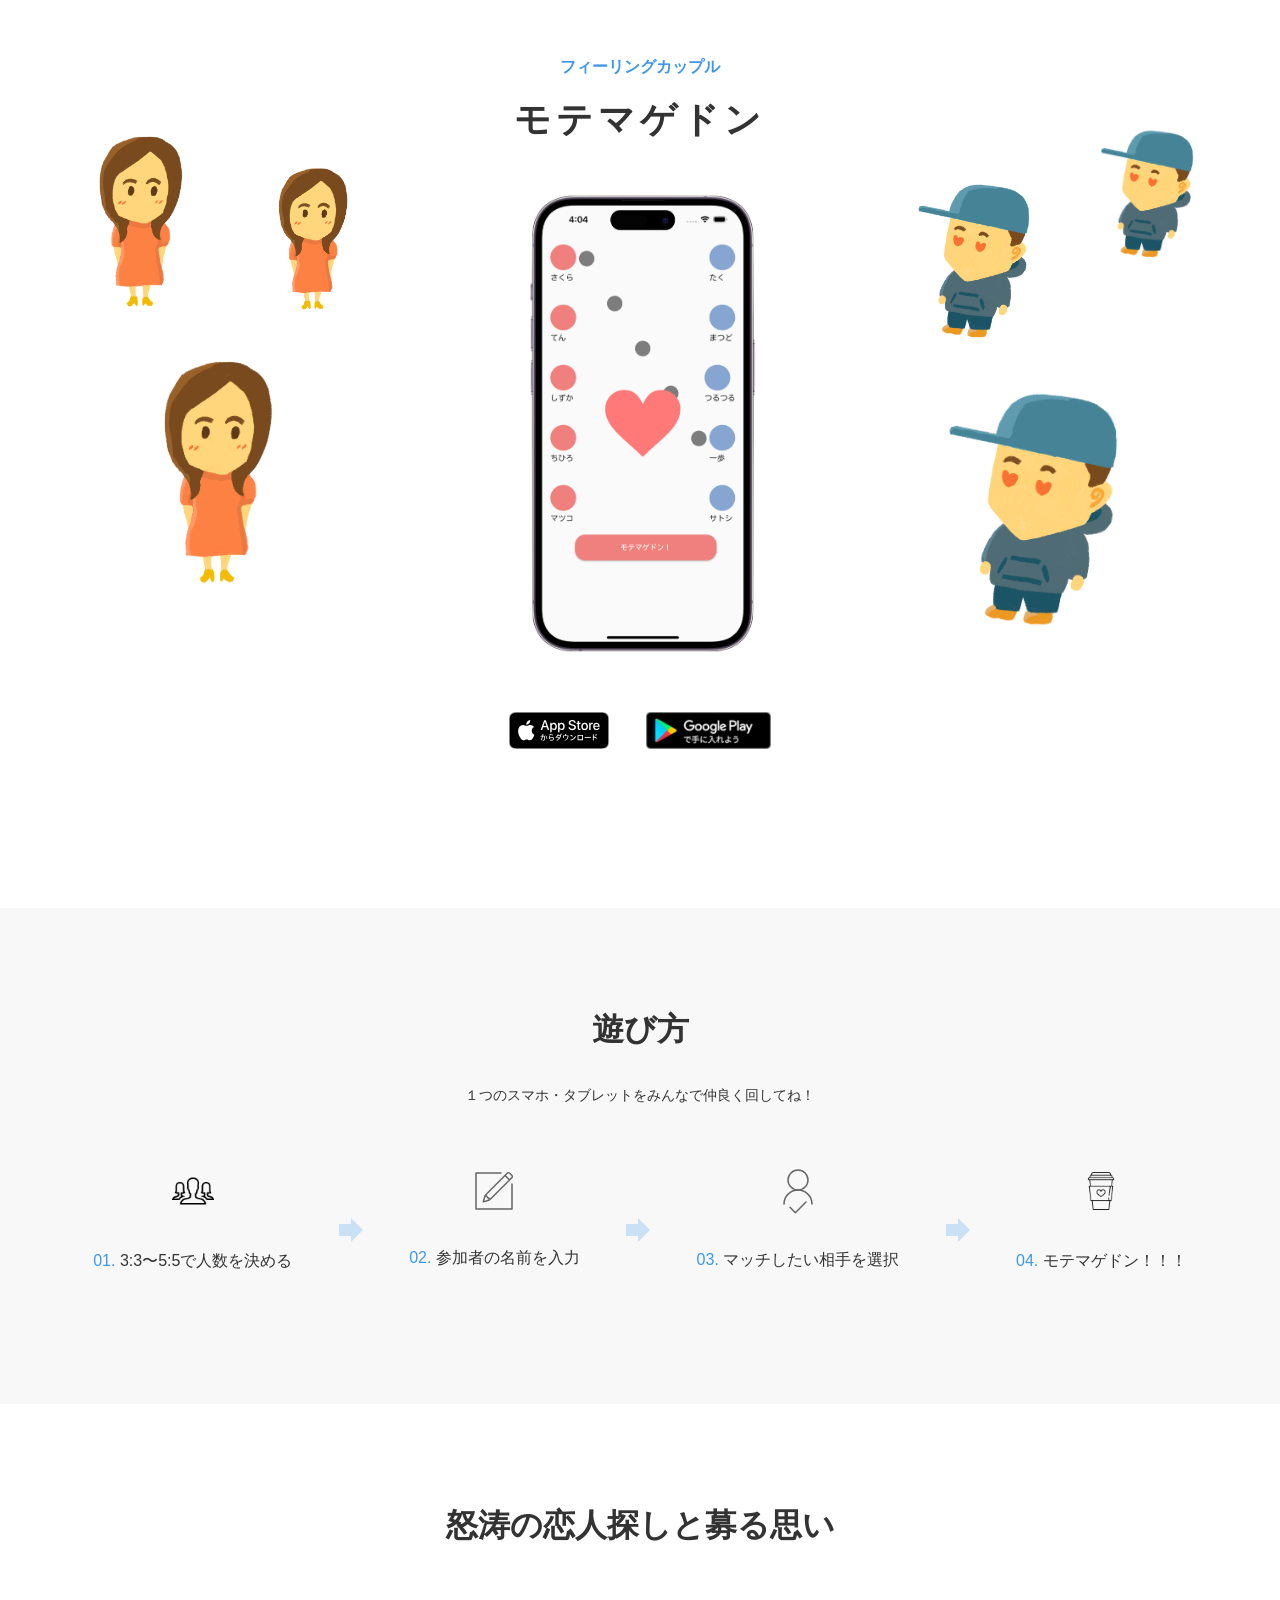
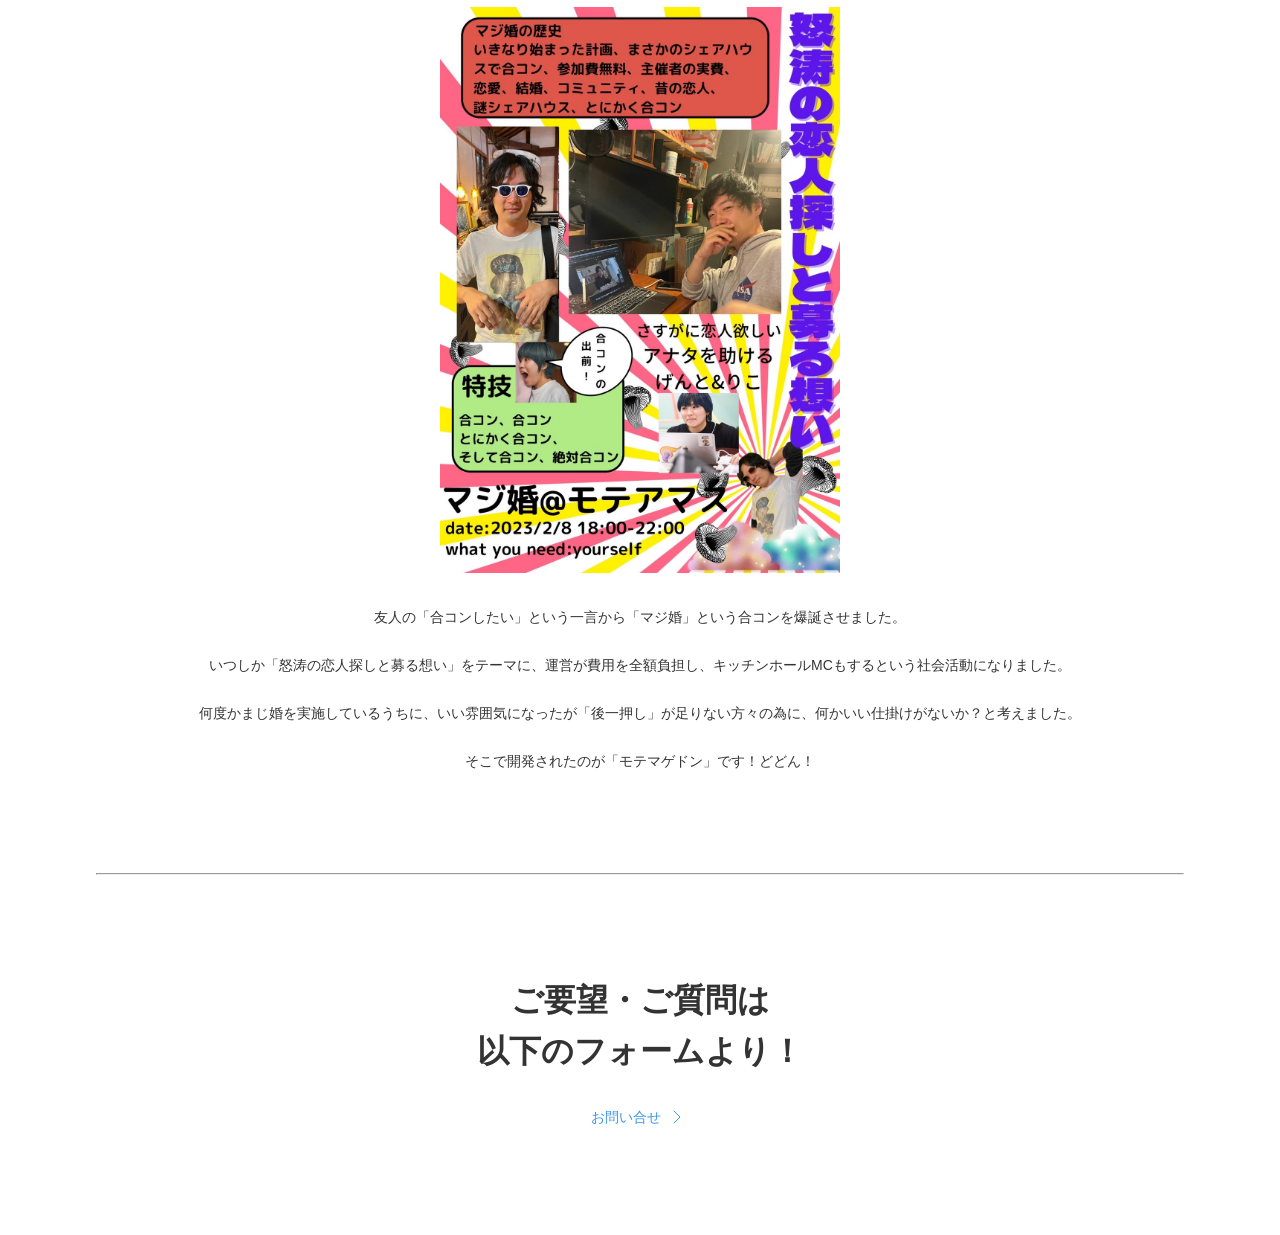
==== commit 90760e09: "デフォルトイラスト変更" ====
--- a/public/index.html
+++ b/public/index.html
@@ -24,11 +24,11 @@
                   <img src="assets/images/item2.png" alt="">
                 </div>
                 <div class="right-upper-image">
-                  <img src="greff-assets/images/call-center.png" alt="">
+                  <img src="assets/images/item2.png" alt="">
                 </div>
               </div>
               <div class="lower">
-                <img src="greff-assets/images/supermarket-clerk.png" alt="">
+                <img src="assets/images/item2.png" alt="">
               </div>
             </div>
             <div class="column first-view-center">
@@ -55,11 +55,11 @@
                   <img src="assets/images/item1.png" alt="">
                 </div>
                 <div class="right-upper-image">
-                  <img src="greff-assets/images/cleaning-staff.png" alt="">
+                  <img src="assets/images/item1.png" alt="">
                 </div>
               </div>
               <div class="lower">
-                <img src="greff-assets/images/caffe-shop.png" alt="">
+                <img src="assets/images/item1.png" alt="">
               </div>
             </div>
           </div>
@@ -74,11 +74,11 @@
                     <img src="assets/images/item2.png" alt="">
                   </div>
                   <div class="right-upper-image">
-                    <img src="greff-assets/images/call-center.png" alt="">
+                    <img src="assets/images/item2.png" alt="">
                   </div>
                 </div>
                 <div class="lower">
-                  <img src="greff-assets/images/supermarket-clerk.png" alt="">
+                  <img src="assets/images/item2.png" alt="">
                 </div>
               </div>
               <div class="column first-view-right">
@@ -87,11 +87,11 @@
                     <img src="assets/images/item1.png" alt="">
                   </div>
                   <div class="right-upper-image">
-                    <img src="greff-assets/images/cleaning-staff.png" alt="">
+                    <img src="assets/images/item1.png" alt="">
                   </div>
                 </div>
                 <div class="lower">
-                  <img src="greff-assets/images/caffe-shop.png" alt="">
+                  <img src="assets/images/item1.png" alt="">
                 </div>
               </div>
             </div>
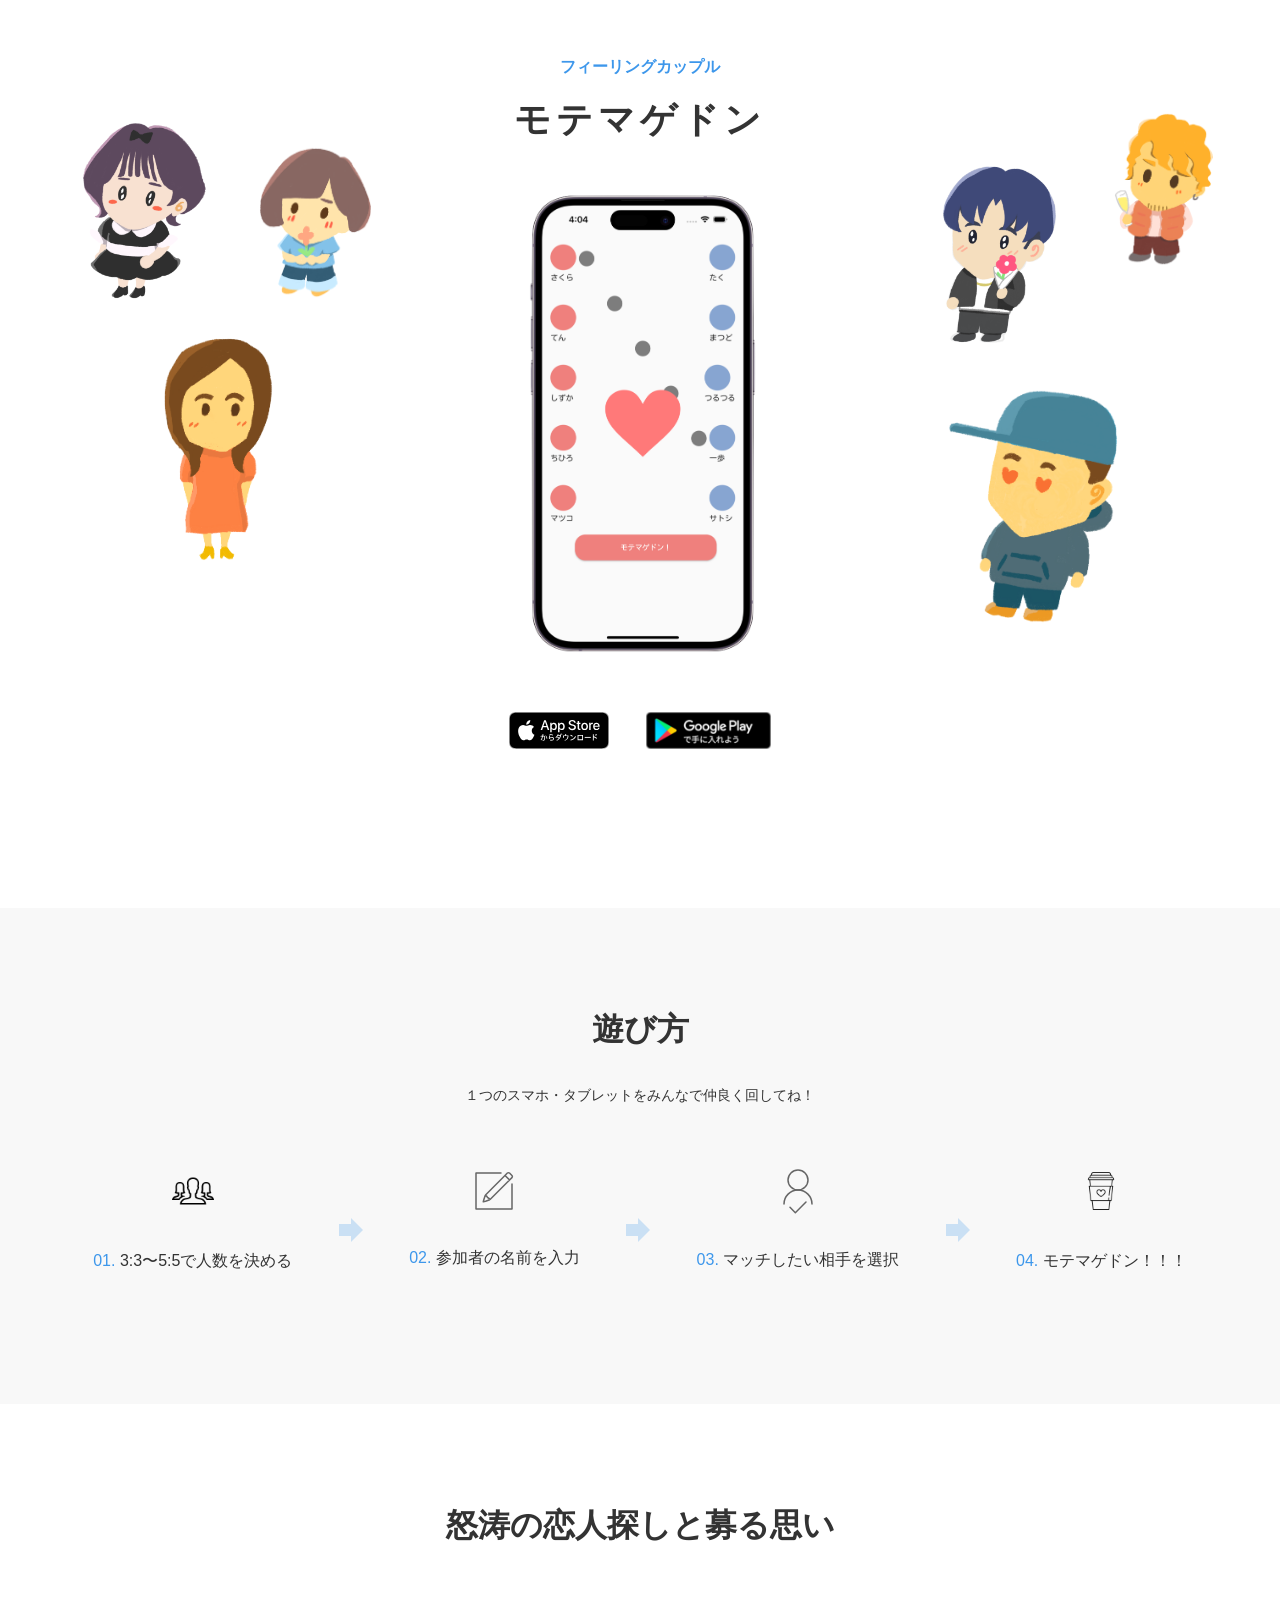
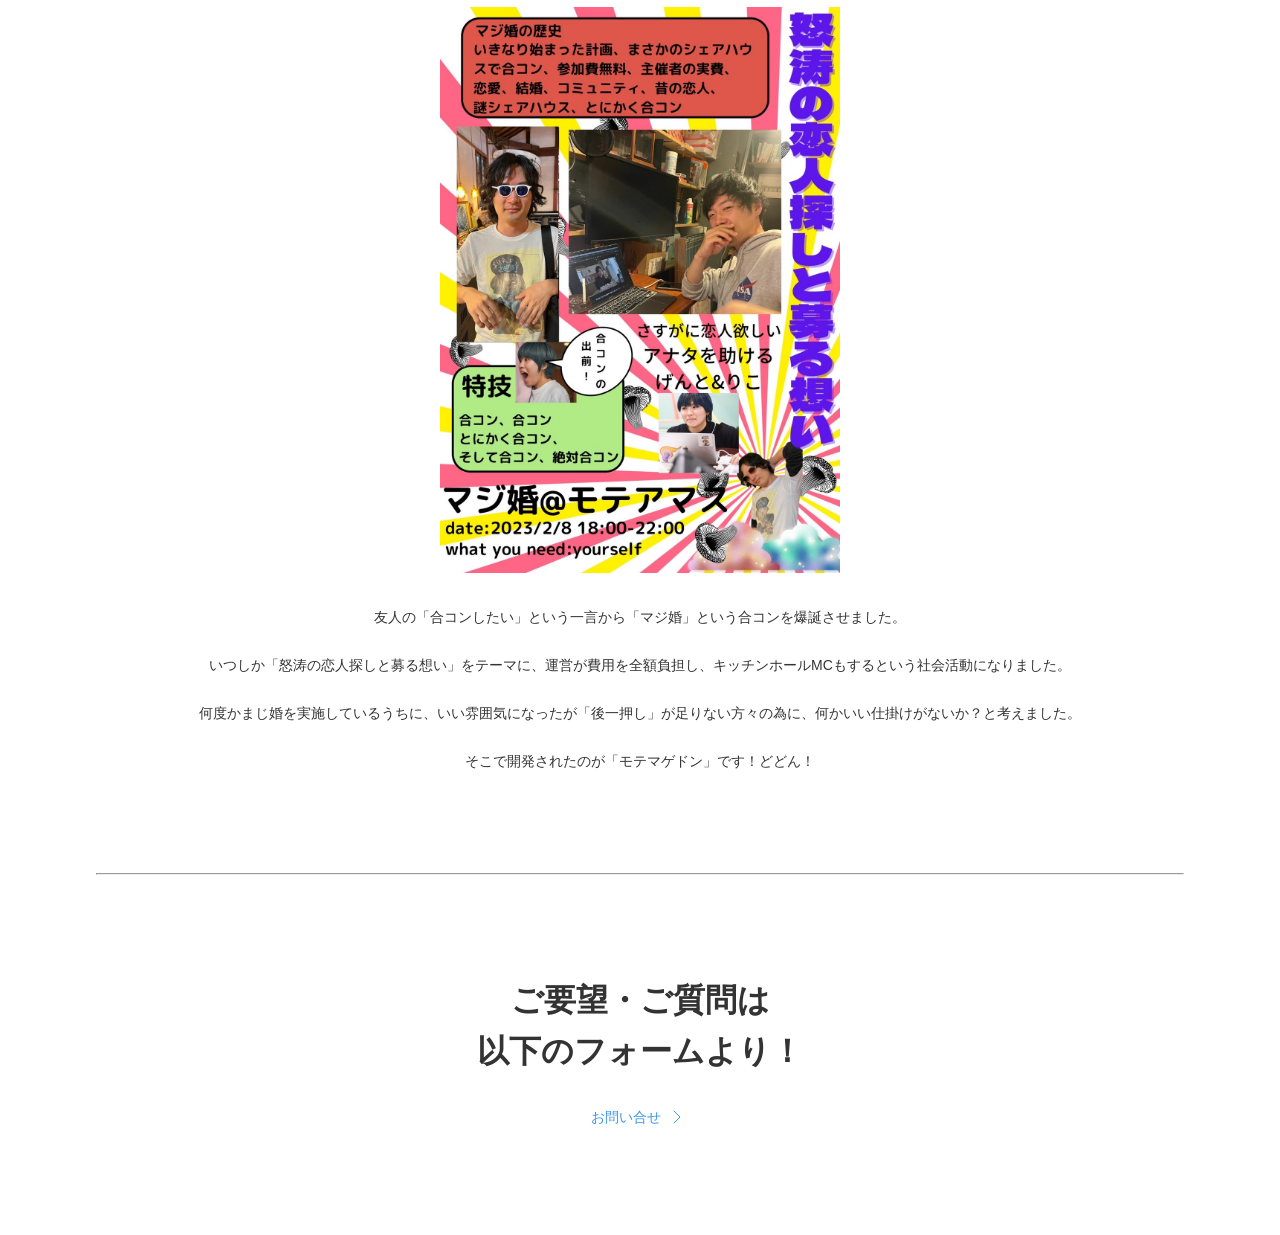
==== commit ad0ebbcd: "character画像を変更" ====
--- a/public/index.html
+++ b/public/index.html
@@ -3,11 +3,12 @@
   <head>
     <meta charset="UTF-8">
     <meta name="viewport" content="width=device-width, initial-scale=1.0">
-    <link rel="stylesheet" href="greff-assets/css/ress.min.css">
-    <link rel="stylesheet" href="greff-assets/css/style.css">
-    <link rel="stylesheet" href="greff-assets/css/index.css">
-    <link rel="stylesheet" href="greff-assets/css/style-for-worker.css">
-    <link rel="stylesheet" href="greff-assets/css/worker.css">   
+    <link rel="stylesheet" href="assets/css/ress.min.css">
+    <link rel="stylesheet" href="assets/css/style.css">
+    <link rel="stylesheet" href="assets/css/index.css">
+    <link rel="stylesheet" href="assets/css/style-for-worker.css">
+    <link rel="stylesheet" href="assets/css/worker.css">
+    <link rel="icon" href="assets/favicon/favicon.ico">
     <title>フィーリングカップル | モテマゲドン</title>
   </head>
   <body>
@@ -21,10 +22,10 @@
             <div class="column first-view-left top-pc">
               <div class="upper">
                 <div class="left-upper-image">
-                  <img src="assets/images/item2.png" alt="">
+                  <img src="assets/images/character/character1.png" alt="">
                 </div>
                 <div class="right-upper-image">
-                  <img src="assets/images/item2.png" alt="">
+                  <img src="assets/images/character/character2.png" alt="">
                 </div>
               </div>
               <div class="lower">
@@ -41,10 +42,10 @@
               </div>
               <div class="dl">
                 <a class="apple" href="https://apps.apple.com/us/app/モテマゲドン/id1669039836">
-                  <img src="greff-assets/images/worker/dl-app-store.svg">
+                  <img src="assets/images/dl-app-store.svg">
                 </a>   
                  <a class="google" href="https://play.google.com/store/apps/details?id=com.motemagedon.app">
-                   <img src="greff-assets/images/worker/dl-google-play.svg">
+                   <img src="assets/images/dl-google-play.svg">
                  </a>
               </div>
             </div>
@@ -52,10 +53,10 @@
             <div class="column first-view-right top-pc">
               <div class="upper">
                 <div class="left-upper-image">
-                  <img src="assets/images/item1.png" alt="">
+                  <img src="assets/images/character/character3.png" alt="">
                 </div>
                 <div class="right-upper-image">
-                  <img src="assets/images/item1.png" alt="">
+                  <img src="assets/images/character/character4.png" alt="">
                 </div>
               </div>
               <div class="lower">
@@ -71,10 +72,10 @@
               <div class="column first-view-left">
                 <div class="upper">
                   <div class="left-upper-image">
-                    <img src="assets/images/item2.png" alt="">
+                    <img src="assets/images/character/character1.png" alt="">
                   </div>
                   <div class="right-upper-image">
-                    <img src="assets/images/item2.png" alt="">
+                    <img src="assets/images/character/character2.png" alt="">
                   </div>
                 </div>
                 <div class="lower">
@@ -84,10 +85,10 @@
               <div class="column first-view-right">
                 <div class="upper">
                   <div class="left-upper-image">
-                    <img src="assets/images/item1.png" alt="">
+                    <img src="assets/images/character/character3.png" alt="">
                   </div>
                   <div class="right-upper-image">
-                    <img src="assets/images/item1.png" alt="">
+                    <img src="assets/images/character/character4.png" alt="">
                   </div>
                 </div>
                 <div class="lower">
@@ -117,13 +118,13 @@
                 </div>
               </div>
               <div class="column instructions-arrow">
-                <img src="greff-assets/images/right-arrow.svg" alt="" class="top-pc">
-                <img src="greff-assets/images/down-arrow.svg" alt="" class="top-sp">
+                <img src="assets/images/right-arrow.svg" alt="" class="top-pc">
+                <img src="assets/images/down-arrow.svg" alt="" class="top-sp">
               </div>
               <div class="column">
                 <div class="row  instructions-contents">
                   <div class="instructions-icon-wrapper">
-                    <img src="greff-assets/images/write.svg" alt="">
+                    <img src="assets/images/write.svg" alt="">
                   </div>
                   <p class="instructions-text">
                     <span>02.</span>
@@ -132,13 +133,13 @@
                 </div>
               </div>
               <div class="column instructions-arrow">
-                <img src="greff-assets/images/right-arrow.svg" alt="" class="top-pc">
-                <img src="greff-assets/images/down-arrow.svg" alt="" class="top-sp">
+                <img src="assets/images/right-arrow.svg" alt="" class="top-pc">
+                <img src="assets/images/down-arrow.svg" alt="" class="top-sp">
               </div>
               <div class="column">
                 <div class="row  instructions-contents">
                   <div class="instructions-icon-wrapper">
-                   <img src="greff-assets/images/check-user.svg" alt="">
+                   <img src="assets/images/check-user.svg" alt="">
                   </div>
                   <p class="instructions-text">
                     <span>03.</span>
@@ -147,8 +148,8 @@
                 </div>
               </div>
               <div class="column instructions-arrow">
-                <img src="greff-assets/images/right-arrow.svg" alt="" class="top-pc">
-                <img src="greff-assets/images/down-arrow.svg" alt="" class="top-sp">
+                <img src="assets/images/right-arrow.svg" alt="" class="top-pc">
+                <img src="assets/images/down-arrow.svg" alt="" class="top-sp">
               </div>
               <div class="column">
                 <div class="row instructions-contents">
@@ -204,11 +205,5 @@
         </div>
 			</div>
 		</main>
-
-
-
-    <script src="greff-assets/plugins/swiper/swiper-bundle.min.js"></script>
-    <script src="greff-assets/js/main.js"></script>
-    <script src="greff-assets/js/index.js"></script>
   </body>
 </html>
--- a/public/assets/css/ress.min.css
+++ b/public/assets/css/ress.min.css
@@ -0,0 +1,5 @@
+/*!
+ * ress.css • v4.0.0
+ * MIT License
+ * github.com/filipelinhares/ress
+ */html{box-sizing:border-box;-webkit-text-size-adjust:100%;word-break:normal;-moz-tab-size:4;tab-size:4}*,:after,:before{background-repeat:no-repeat;box-sizing:inherit}:after,:before{text-decoration:inherit;vertical-align:inherit}*{padding:0;margin:0}hr{overflow:visible;height:0;color:inherit}details,main{display:block}summary{display:list-item}small{font-size:80%}[hidden]{display:none}abbr[title]{border-bottom:none;text-decoration:underline;text-decoration:underline dotted}a{background-color:transparent}a:active,a:hover{outline-width:0}code,kbd,pre,samp{font-family:monospace,monospace}pre{font-size:1em}b,strong{font-weight:bolder}sub,sup{font-size:75%;line-height:0;position:relative;vertical-align:baseline}sub{bottom:-.25em}sup{top:-.5em}table{border-color:inherit;text-indent:0}input{border-radius:0}[disabled]{cursor:default}[type=number]::-webkit-inner-spin-button,[type=number]::-webkit-outer-spin-button{height:auto}[type=search]{-webkit-appearance:textfield;outline-offset:-2px}[type=search]::-webkit-search-decoration{-webkit-appearance:none}textarea{overflow:auto;resize:vertical}button,input,optgroup,select,textarea{font:inherit}optgroup{font-weight:700}button{overflow:visible}button,select{text-transform:none}[role=button],[type=button],[type=reset],[type=submit],button{cursor:pointer;color:inherit}[type=button]::-moz-focus-inner,[type=reset]::-moz-focus-inner,[type=submit]::-moz-focus-inner,button::-moz-focus-inner{border-style:none;padding:0}[type=button]::-moz-focus-inner,[type=reset]::-moz-focus-inner,[type=submit]::-moz-focus-inner,button:-moz-focusring{outline:1px dotted ButtonText}[type=reset],[type=submit],button,html [type=button]{-webkit-appearance:button}button,input,select,textarea{background-color:transparent;border-style:none}a:focus,button:focus,input:focus,select:focus,textarea:focus{outline-width:0}select{-moz-appearance:none;-webkit-appearance:none}select::-ms-expand{display:none}select::-ms-value{color:currentColor}legend{border:0;color:inherit;display:table;white-space:normal;max-width:100%}::-webkit-file-upload-button{-webkit-appearance:button;color:inherit;font:inherit}img{border-style:none}progress{vertical-align:baseline}[aria-busy=true]{cursor:progress}[aria-controls]{cursor:pointer}[aria-disabled=true]{cursor:default}
--- a/public/assets/css/style.css
+++ b/public/assets/css/style.css
@@ -0,0 +1,507 @@
+@charset "UTF-8";
+
+@font-face {
+  font-family: 'Noto Sans JP';
+  src: url(../fonts/NotoSansJP/NotoSansJP-Regular.otf) format('opentype');
+}
+
+@font-face {
+  font-family: 'Noto Sans JP';
+  src: url(../fonts/NotoSansJP/NotoSansJP-Medium.otf) format('opentype');
+  font-weight: 500;
+}
+
+@font-face {
+  font-family: 'Noto Sans JP';
+  src: url(../fonts/NotoSansJP/NotoSansJP-Bold.otf) format('opentype');
+  font-weight: bold;
+}
+
+@font-face {
+  font-family: 'Roboto';
+  src: url(../fonts/Roboto/Roboto-Regular.ttf) format('truetype');
+}
+
+@font-face {
+  font-family: 'Roboto';
+  src: url(../fonts/Roboto/Roboto-Medium.ttf) format('truetype');
+  font-weight: 500;
+}
+
+@font-face {
+  font-family: 'Roboto';
+  src: url(../fonts/Roboto/Roboto-Medium.ttf) format('truetype');
+  font-weight: 600;
+}
+
+/* 共通部分
+------------------------------- */
+html {
+  font-size: 100%;
+}
+
+body {
+  color: #333;
+  line-height: 1.5;
+  font-family: 'Noto Sans JP', sans-serif;
+}
+
+a {
+  text-decoration: none;
+  color: #333;
+}
+
+a:hover {
+  opacity: .5;
+}
+
+img {
+  max-width: 100%;
+}
+
+ul,
+li {
+  list-style: none;
+}
+
+iframe {
+  width: 100%;
+}
+
+.pc {
+  display: none;
+}
+
+.wrapper {
+  max-width: 1136px;
+  margin: 0 auto;
+  padding: 0 24px;
+}
+
+/* ヘッダー */
+.header {
+  width: 100%;
+  height: 48px;
+  position: fixed;
+  z-index: 10;
+  background-color: rgba(0, 0, 0, 0.8);;
+}
+
+.header-inner {
+  display: flex;
+  justify-content: space-between;
+  height: inherit;
+  padding: 0 1.5rem;
+}
+
+.header-title {
+  width: auto;
+}
+
+.header-title a:hover {
+  opacity: 1;
+}
+
+.header-title a {
+  height: 100%;
+  display:flex;
+  align-items: center;
+}
+
+.wrap-header-menu {
+  display: flex;
+  height: 100%;
+  align-items: center;
+}
+
+.contact {
+  margin-right: 24px;
+}
+
+.contact img {
+  vertical-align:top
+}
+
+/* ヘッダーのナビ部分 */
+.nav-sp {
+  display: none;
+  top: 48px;
+  left: 0;
+  position: absolute;
+  width: 100%;
+  background: rgba(0, 0, 0, 0.8);
+  animation: appear .5s ease;
+}
+
+@keyframes appear {
+  0% {
+    opacity: 0;
+  }
+  100% {
+    opacity: 1;
+  }
+}
+
+.nav-sp.active-nav {
+  display: block;
+}
+
+.nav-list {
+  margin: auto;
+  display: block;
+  text-align: center;
+}
+
+.nav-list-item {
+  margin-bottom: 40px;
+  font-size: 12px;
+  line-height: 22px;
+}
+
+.nav-list-item:first-child {
+  margin-top: 40px;
+}
+
+.nav-list-item a {
+  color: #fff;
+}
+
+.internal-link {
+  display: inline-block;
+  padding: 0 25.5px;
+  background-image: url('../images/internal-link.svg');
+  background-size: 15px;
+  background-position: right 0 center;
+}
+
+/* ハンバーガーメニュー */
+.hamburger {
+  width: 20px;
+  background-color: transparent;
+  border-color: transparent;
+  cursor: pointer;
+  padding: 0;
+}
+
+/* ハンバーガーメニューの線 */
+.hamburger span {
+  width: 100%;
+  height: 1.5px;
+  background-color: #fff;
+  position: relative;
+  transition: ease .4s;
+  display: block;
+}
+
+.hamburger span:nth-child(1) {
+  top: 0;
+}
+
+.hamburger span:nth-child(2) {
+  margin: 6px 0;
+}
+
+.hamburger span:nth-child(3) {
+  top: 0;
+}
+
+.hamburger.active-nav span:nth-child(1) {
+  top: 10px;
+  transform: rotate(45deg);
+}
+
+
+.hamburger.active-nav span:nth-child(2) {
+  margin: 8px 0;
+  opacity: 0;
+}
+
+
+.hamburger.active-nav span:nth-child(3) {
+  top: -9px;
+  transform: rotate(-45deg);
+}
+
+.header.up-move {
+  animation: up-anime 0.5s forwards;
+}
+
+@keyframes up-anime {
+  from {
+    opacity: 1;
+    transform: translateY(0);
+  }
+  to {
+    opacity: 0;
+    transform: translateY(-100px);
+  }
+}
+
+.header.down-move{
+  animation: down-anime 0.5s forwards;
+}
+
+@keyframes down-anime{
+  from {
+    opacity: 0;
+    transform: translateY(-100px);
+  }
+  to {
+    opacity: 1;
+    transform: translateY(0);
+  }
+}
+
+/* メイン */
+.main {
+  padding-top: 48px;
+}
+
+/* フッター */
+.footer {
+  padding-top: 32px;
+  padding-bottom: 32px;
+}
+
+.footer-left {
+  margin-bottom: 32px;
+}
+
+.footer-logo {
+  margin-bottom: 24px;
+}
+
+.wrap-address {
+  display: flex;
+  justify-content: space-between;
+}
+
+.address {
+  font-size: 12px;
+  line-height: 22px;
+  width: 50%;
+}
+
+.privacy-mark {
+  margin-top: 8px;
+}
+
+.footer-right {
+  display: flex;
+  flex-wrap: wrap;
+  font-size: 13px;
+  line-height: 22px;
+}
+
+.footer-right dl {
+  margin-bottom: 40px;
+  width: 50%;
+  padding-right: 10px;
+}
+
+.footer-right dl:nth-child(even){
+  padding-left: 13px;
+}
+
+.footer-right dt {
+  margin-bottom: 16px;
+  letter-spacing: 1px;
+  font-size: 14px;
+  line-height: 22px;
+  font-weight: bold;
+}
+
+.footer-right .last-row dt {
+  margin-bottom: 24px;
+}
+
+.footer-right .last-row dt:last-child {
+  margin-bottom: 16px;
+}
+
+.footer-right dd {
+  margin-bottom: 16px;
+}
+
+.footer-right dd a {
+  color: #666;
+}
+
+.sns-list {
+  display: flex;
+  margin-bottom: 32px;
+}
+
+.sns-item {
+  margin-right: 16px;
+}
+
+.footer-bottom {
+  display: flex;
+  flex-wrap: wrap;
+  margin-bottom: 16px;
+  font-size: 12px;
+  line-height: 24px;
+}
+
+.footer-bottom p {
+  margin-bottom: 16px;
+  width: 50%;
+  padding-right: 10px;
+}
+
+.footer-bottom p:nth-child(even) {
+  padding-left: 13px;
+}
+
+.copyright {
+  font-size: 12px;
+  line-height: 24px;
+}
+
+/* PCサイズ以上 */
+@media screen and (min-width: 1025px) {
+  .pc {
+    display: block;
+  }
+
+  .sp {
+    display: none;
+  }
+
+  .nav-pc {
+    display: flex;
+    height: 100%;
+    /* ヘッダーの右リンクのwidthからからヘッダーロゴのwidthを引く */
+    padding-left: calc(264px - 40px);
+  }
+
+  /* ヘッダー */
+  .header {
+    height: 56px;
+  }
+
+  .header-title img {
+    height: 40px;
+    width: 40px;
+  }
+
+  .nav-list {
+    display: flex;
+    gap: 24px;
+  }
+
+  .nav-list-item {
+    margin-bottom: 0;
+  }
+
+  .nav-list-item:first-child {
+    margin-top: 0;
+  }
+
+  .header-right-links {
+    display: flex;
+    align-items: center;
+    margin-right: 0;
+    gap: 8px;
+  }
+
+  .right-link a {
+    color: #fff;
+    font-size: 12px;
+    line-height: 20px;
+    display: inline-block;
+    border: 1px solid #fff;
+    border-radius: 30px;
+  }
+
+  .contact-link a {
+    padding: 8px 27px;
+  }
+
+  .worker-link a {
+    padding: 8px 9px;
+  }
+
+  /* メイン */
+  .main {
+    padding-top: 56px;
+  }
+
+  /* フッター */
+  .footer-content {
+    display: flex;
+    justify-content: space-between;
+  }
+
+  .footer-logo {
+    margin-bottom: 32px;
+  }
+
+  .footer-right dl {
+    padding-right: 56px;
+    margin-bottom: 0;
+    width: auto;
+  }
+
+  .footer-right dl:nth-child(even){
+    padding-left: 0;
+  }
+
+  .footer-right dl:last-child {
+    padding-right: 0;
+  }
+
+  .footer-right dt {
+    margin-bottom: 24px;
+  }
+
+  .footer-right dd {
+    margin-bottom: 24px;
+  }
+
+  .wrap-address {
+    display: block;
+  }
+
+  .address {
+    font-size: 14px;
+    width: auto;
+  }
+
+  .address:first-child {
+    margin-bottom: 32px;
+  }
+
+  .wrap-footer-bottom {
+    display: flex;
+    justify-content: space-between;
+  }
+
+  .sns-list {
+    margin-bottom: 0;
+  }
+
+  .sns-item {
+    margin-right: 12px;
+  }
+
+  .footer-bottom {
+    margin-bottom: 0;
+    gap: 32px;
+  }
+
+  .footer-bottom p {
+    margin-bottom: 0;
+    padding-right: 0;
+    width: auto;
+  }
+
+  .footer-bottom p:nth-child(even) {
+    padding-left: 0;
+  }
+
+  .footer-bottom p:last-child {
+    margin-right: 0;
+  }
+}
--- a/public/assets/css/index.css
+++ b/public/assets/css/index.css
@@ -0,0 +1,1127 @@
+/* TOPページ全体とTOPページ内共通デザイン */ 
+.top-pc {
+  display: block;
+}
+
+.top-pc-inline {
+  display: inline-block;
+}
+
+.top-sp {
+  display: none;
+} 
+
+/* first-view以降のページサイドのpadding */
+.side-narrow {
+  max-width: 1088px;
+  margin: 0 auto;
+}
+
+.section-title {
+  font-weight: 700;
+  font-size: 32px;
+  line-height: 51.2px;
+  margin-bottom: 56px;
+}
+
+.section-title-min-margin {
+  font-weight: 700;
+  font-size: 32px;
+  line-height: 51.2px;
+  margin-bottom: 28px;
+}
+
+.text {
+  font-weight: 400;
+  font-size: 14px;
+  line-height: 24px;
+}
+
+.detail-link {
+  color: #3D97EB;
+  font-size: 14px;
+  line-height: 22px;
+  font-weight: 500;
+}
+
+.toppage-horizon {
+  color: #DCDCDC;
+  margin: 100px 0 ;
+}
+
+.detail-link::after {
+  content: "";
+  color: #3D97EB;
+  background-image: url("../images/next.svg");
+  height: 1rem;
+  width: 1rem;
+  display: inline-block;
+  margin-left: 12px;
+  vertical-align: middle;
+}
+
+/* first-view */
+.first-view {
+  width: 100%;
+  height: 700px;
+  background-size: cover;
+  background-position: center;
+}
+
+.first-view > .row {
+  display: flex;
+  justify-content: space-around;
+  max-width: 1280px;
+  margin: 0 auto;
+}
+
+/* left first-view */
+.first-view-left {
+  margin-top: 56px;
+}
+
+.first-view-left > .lower > img {
+  display: block;
+  margin: 0 auto;
+  width: 244px;
+}
+
+.upper {
+  display: flex;
+  justify-content: center;
+  align-items: baseline;
+}
+
+.first-view-left .left-upper-image {
+  width: 188px;
+}
+
+.first-view-left .right-upper-image {
+  width: 156px;
+}
+
+/* center first-view */
+.first-view-center {
+  text-align: center;
+  display: flex;
+  flex-flow: column;
+}
+
+.first-view-text p {
+  color: #3D97EB;
+  font-weight: 700;
+  font-size: 16px;
+  line-height: 22px;
+  margin-bottom: 16px;
+}
+
+.first-view-text h2 {
+  font-size: 36px;
+  line-height: 51.84px;
+  letter-spacing: 5px;
+}
+
+.first-view-btn {
+  height: 40px;
+  margin: 40px 0 64px 0;
+}
+
+.first-view-btn > a{
+  color: white;
+  height: 100%;
+  width: 192px;
+  left: 544px;
+  top: 296px;
+  border-radius: 35px;
+  padding: 12px 30px;
+  background: linear-gradient(90.72deg, #5AD0FF 0%, #3D97EB 83.33%);
+  box-shadow: 0px 2px 16px 0px #00000029;
+}
+
+.first-view-image {
+  max-width: 424px;
+}
+
+/* right first-view */
+.first-view-right {
+  margin-top: 56px;
+}
+
+.first-view-right > .upper {
+  display: flex;
+  align-items: flex-start;
+}
+
+.first-view-right > .upper {
+  display: flex;
+  align-items: flex-start;
+}
+
+.first-view-right .left-upper-image {
+  margin-top: 50px;
+  width: 188px;
+}
+
+.first-view-right .right-upper-image {
+  width: 156px;
+}
+
+.first-view-right .lower {
+  display: flex;
+  justify-content: center;
+  width: 284px;
+}
+
+.first-view-right > .lower > img {
+  display: block;
+  margin: 0 10px 0 40px;
+}
+
+/* first-view-info */
+.first-view-info {
+  background-color: #ffffff;
+}
+
+.first-view-info > .row {
+  display: flex;
+  text-align: center;
+  justify-content: space-around;
+  align-items: center;
+  height: 152px;
+  max-width: 1280px;
+  padding-left: 36px;
+  padding-right: 36px;
+  margin: 0 auto;
+}
+
+.first-view-info > .row > .column {
+  width: 33.333%;
+  padding: 24px;
+}
+
+/* first-view-info-left */
+.first-view-info-left {
+  position: relative;
+}
+
+.first-view-info-left::after {
+  content: " ";
+  position: absolute;
+  right: 1%;
+  top: 20%;
+  background: #DCDCDC;
+  width: 1px;
+  height: 60%;
+}
+
+.first-view-info-left h4 {
+  font-weight: 500;
+  font-size: 18px;
+  margin-bottom: 16px;
+  line-height: 40px;
+}
+
+.first-view-info-left > p {
+  font-weight: 400;
+  font-size: 13px;
+  line-height: 20px;
+}
+
+/* first-view-info-center */
+.first-view-info-center {
+  position: relative;
+}
+
+.first-view-info-center::after {
+  content: " ";
+  position: absolute;
+  right: 1%;
+  top: 20%;
+  background: #DCDCDC;
+  width: 1px;
+  height: 60%;
+}
+
+.first-view-info-center > h4 {
+  font-weight: 500;
+  font-size: 18px;
+  margin-bottom: 16px;
+}
+
+.first-view-info-center > :nth-child(2) {
+  font-family: 'Roboto', sans-serif;
+  font-weight: 600;
+  font-size: 72px;
+  color: #3D97EB;
+  line-height: 80px;
+}
+
+/* first-view-info-right */
+.first-view-info-right > .row {
+  display: flex;
+  justify-content: space-around;
+}
+
+.first-view-info-right > .row > .column {
+  width: 33.333%;
+}
+
+.first-view-info-right > .row > .column > h4 {
+  font-family: 'Roboto', sans-serif;
+  font-weight: 500;
+  font-size: 24px;
+  color: #3D97EB;
+  margin-bottom: 12px;
+}
+
+/* service-description */
+.service-description {
+  margin-top: 96px;
+  text-align: center;
+}
+.service-description .img-wrapper {
+  margin: 0 auto;
+}
+.poster-pc {
+  max-width: 400px;
+  margin: auto;
+}
+
+.service-description .description {
+  margin-top: 32px;
+}
+
+/* service-point */
+.service-point {
+  text-align: center;
+  margin-top: 95px;
+}
+
+.point-card {
+  display: flex;
+  justify-content: space-around;
+  margin: 60px 0 80px 0;
+}
+
+.point-card > .column{
+  width: 33.333%;
+  max-width: 348px;
+  height: 348px;
+  margin: 0 11px;
+}
+
+/* service-point-left */
+.service-point-left {
+  position: relative;
+  background-image: url("../images/man-walk.png");
+  background-size: cover;
+  z-index: 0;
+  padding-top: 28px;
+}
+
+.service-point-left > img {
+  max-width: 280px;
+}
+
+.service-point-left::after {
+  content: '';
+  background-color: rgba(0, 0, 0, 0.72);
+  position: absolute;
+  left: 0;
+  right: 0;
+  top: 0;
+  bottom: 0;
+  z-index: 0;
+}
+
+.service-point-left > h3 {
+  font-weight: 700;
+  font-size: 20px;
+  line-height: 40px;
+  z-index: 1;
+  position: relative;
+  color: white;
+  margin: 0;
+}
+
+.service-point-left > p {
+  z-index: 1;
+  position: relative;
+  color: white;
+  margin: 8px 0 0 0;
+}
+
+.service-point-left > img {
+  position: absolute;
+  bottom: 0;
+  left: 0;
+  z-index: 1;
+}
+
+/* service-point-center */
+.service-point-center {
+  position: relative;
+  background-color: #FAFAFA;
+  padding-top: 28px;
+}
+
+.service-point-center > h3 {
+  font-weight: 700;
+  font-size: 20px;
+  line-height: 40px;
+  margin: 0;
+}
+
+.service-point-center > p {
+  margin: 8px 0 0 0;
+}
+
+.service-point-center > img {
+  border-radius: 16px;
+  margin-top: 24px;
+  max-width: 300px ;
+}
+
+/* service-point-right */
+.service-point-right {
+  position: relative;
+  background-color: #3D97EB;
+  padding-top: 28px;
+}
+
+.service-point-right > h3 {
+  font-weight: 700;
+  font-size: 20px;
+  line-height: 40px;
+  color: white;
+  margin: 0;
+}
+
+.service-point-right > p {
+  margin: 8px 0 0 0;
+  color: white;
+}
+
+.service-point-right > img {
+  margin-top: 24px;
+  position: absolute;
+  bottom: 0;
+  right: 0;
+  height: 200;
+}
+
+/* instructions */
+.instructions {
+  text-align: center;
+}
+
+.instructions .container {
+  background-color: #F8F8F8;
+  padding: 96px 70px 70px 70px;
+}
+
+.instructions .row:nth-child(1) {
+  margin-bottom: 60px;
+}
+
+.instructions .row > .text {
+  margin-bottom: 30px;
+}
+
+.instructions .row:nth-child(2) {
+  display: flex;
+  justify-content: space-around;
+  align-items: center;
+}
+
+.instructions-icon-wrapper {
+  display: inline-block;
+  width: 48px;
+  height: 48px;
+}
+
+.instructions-text {
+  font-weight: 500;
+  font-size: 16px;
+  line-height: 25.6px;
+  padding-top: 26px;
+}
+
+.instructions-text > span {
+  color: #3D97EB;
+}
+
+.instructions-arrow {
+  margin-top: -40px;
+}
+
+/* fee */
+.fee {
+  text-align: center;
+  margin-top: 96px;
+  text-align: center;
+}
+
+.fee > .row {
+  display: flex;
+  justify-content: space-around;
+}
+
+.fee > .section-title {
+  margin-bottom: 28px;
+}
+
+.fee > .row > .column {
+  background-color: #F8F8F8;
+  width: 33.333%;
+  margin: 11px;
+  padding: 20px;
+  margin-top: 60px;
+}
+
+.fee-title {
+  font-weight: 700;
+  font-size: 20px;
+  line-height: 32px;
+  position: relative;
+  margin: 0;
+}
+
+.fee-text {
+  font-weight: 700;
+  font-size: 14px;
+  line-height: 22.4px;
+  color: #3D97EB;
+  margin: 0;
+}
+
+.fee-text > span {
+  font-weight: 700;
+  font-size: 40px;
+  line-height: 64px;
+}
+
+.non-color {
+  color: #333333!important;
+}
+
+.annotation {
+  color: #666666;
+  font-weight: 400;
+  font-size: 13px;
+  line-height: 24px;
+}
+
+.annotation1::after {
+  content: "※1";
+  color: #666666;
+  font-weight: 400;
+  font-size: 14px;
+  margin-left: 3px;
+}
+
+.annotation2::after {
+  content: "※2";
+  color: #666666;
+  font-weight: 400;
+  font-size: 14px;
+  margin-left: 3px;
+}
+
+/* different */
+.different {
+  text-align: center;
+}
+
+/* テーブル */
+/* 横列均等並べ タイトル+スクロール範囲 */
+.different-table-wrapper {
+  display: flex;
+  justify-content: flex-start;
+  text-align: left;
+}
+
+/* title */
+.different-title {
+  display: flex;
+  flex-flow: column;
+}
+
+/* スクロール範囲横並べ */
+.scroll-content {
+  display: flex;
+  overflow-x: scroll;
+  white-space: nowrap;
+  justify-content: space-between;
+}
+
+/* スクロール範囲内縦列均等並べ */
+.scroll-content .row {
+  display: flex;
+  flex-flow: column;
+}
+
+/* セル内共通 */
+.different-table-wrapper .row .column {
+  border-bottom: 1px solid #DCDCDC;
+  margin: 3px 10px;
+  position: relative;
+  /*  セル内中央よせ */
+  display: flex;
+  justify-content: center;
+  align-items: center;
+}
+
+/* 0(文字) */
+.table-zero-yen {
+  margin: 0;
+}
+
+.table-zero {
+  font-size: 40px;
+  font-weight: 700;
+  line-height: 64px;
+  display: inline-block;
+}
+
+/* テーブル縦列 */
+.different-title .column {
+  width: 144px;
+  font-weight: 700;
+  font-size: 16px;
+  line-height: 160%;
+  text-align: center;
+}
+
+.different-greff .column  {
+  width: 288px;
+  font-weight: 500;
+  font-size: 16px;
+  line-height: 160%;
+  color: white;
+}
+
+.different-other .column {
+  width: 192px;
+  font-weight: 400;
+  font-size: 16px;
+  line-height: 160%;
+}
+
+.different-recruitment-media .column {
+  width: 192px;
+  font-weight: 400;
+  font-size: 16px;
+  line-height: 160%;
+}
+
+different-agency .column {
+  width: 192px;
+  font-weight: 400;
+  font-size: 16px;
+  line-height: 160%;
+}
+
+/* テーブル横列 */
+.different-table-wrapper .row > :nth-child(1) {
+  height: 56px;
+  text-align: center;
+  font-weight: 700;
+  font-size: 16px;
+  line-height: 160%;
+}
+
+.different-table-wrapper .row > :nth-child(2) {
+  height: 104px;
+}
+
+.different-table-wrapper .row > :nth-child(3) {
+  height: 80px;
+}
+
+.different-table-wrapper .row > :nth-child(4) {
+  height: 80px;
+}
+
+.different-table-wrapper .row > :nth-child(5) {
+  height: 104px;
+}
+
+.different-table-wrapper .row > :nth-child(6) {
+  height: 80px;
+}
+
+.different-table-wrapper .row > :nth-child(7) {
+  height: 108px;
+}
+
+/* グレフメリット背景CSS */
+.different-greff > :nth-child(1) {
+  background-color: black;
+}
+
+.different-greff > :nth-child(2) {
+  background-image: url("../images/table-bg1.png");
+  background-size: cover;
+}
+
+.different-greff > :nth-child(3) {
+  background-image: url("../images/table-bg2.png");
+  background-size: cover;
+}
+
+.different-greff > :nth-child(4) {
+  background-image: url("../images/table-bg3.png");
+  background-size: cover;
+}
+
+.different-greff > :nth-child(5) {
+  background-image: url("../images/table-bg4.png");
+  background-size: cover;
+}
+
+.different-greff > :nth-child(6) {
+  background-image: url("../images/table-bg5.png");
+  background-size: cover;
+}
+
+.different-greff > :nth-child(7) {
+  background-image: url("../images/table-bg6.png");
+  background-size: cover;
+}
+
+/* テーブル背景○×△- */
+.bg-good::after {
+  content: url("../images/bg-ok.svg");
+  position: absolute;
+  top: 55%;
+  left: 50%;
+  transform: translate(-55%, -50%);
+}
+
+.bg-good-w::after {
+  content: url("../images/bg-ok-w.svg");
+  position: absolute;
+  top: 55%;
+  left: 50%;
+  transform: translate(-55%, -50%);
+}
+
+.bg-so-so::after {
+  content: url("../images/bg-so-so.svg");
+  position: absolute;
+  top: 50%;
+  left: 50%;
+  transform: translate(-50%, -50%);
+}
+
+.bg-bad::after {
+  content: url("../images/bg-bad.svg");
+  position: absolute;
+  top: 55%;
+  left: 50%;
+  transform: translate(-55%, -50%);
+}
+
+.bg-none::after {
+  content: url("../images/bg-none.svg");
+  position: absolute;
+  top: 50%;
+  left: 50%;
+  transform: translate(-50%, -50%);
+}
+
+/* case-study */
+.case-study {
+  text-align: center;
+  margin-top: 96px;
+  padding: 96px 0;
+  width: 100%;
+  height: auto;
+  background-color: #F8F8F8;
+  overflow: hidden;
+}
+
+.case-study-title > .detail-link {
+  margin-bottom: 60px;
+  display: inline-block;
+}
+
+.case-study-slide {
+  position: relative;
+  padding: 0 56px!important;
+}
+
+.swiper-slide a {
+  display: inline-block;
+  max-width: 312px;
+  max-height: 376;
+  margin: 0 5px;
+}
+
+.card {
+  background-color: white;
+  border: 1px solid #DCDCDC;
+  border-radius: 19px;
+}
+
+.card-text {
+  text-align: left;
+}
+
+.card-text p {
+  margin: 0;
+}
+
+.company-logo {
+  margin: 12px 0;
+  text-align: center;
+}
+
+.content-title {
+  padding: 5px 24px 24px 24px;
+}
+
+.content-title p {
+  font-weight: 700;
+  font-size: 16px;
+  line-height: 160%;
+}
+
+/* 送りボタン共通 */
+.swiper-button-next,
+.swiper-button-prev {
+  height: 110%!important;
+  background-color: #F8F8F8;
+  display: block;
+  top: 0!important;
+  width: 5%!important;
+}
+
+/* 送りボタンアイコン共通 */
+.swiper-button-next::after,
+.swiper-button-prev::after {
+  content: url("../images/next-prev-button.svg")!important;
+}
+
+.swiper-button-next {
+  right: -3px!important;
+}
+
+.swiper-button-prev {
+  transform: scale(-1, 1);/* 反転処理 */
+  left: -3px!important;
+}
+
+/* top-contact */
+.top-contact {
+  text-align: center;
+  display: flex;
+  justify-content: space-around;
+  align-items: center;
+  margin-top: 96px;
+  margin-bottom: 106px;
+}
+
+.top-contact .section-title {
+  margin: 0;
+}
+
+.top-contact-image {
+  max-width: 630px;
+  height: auto;
+}
+
+
+@media screen and (max-width: 1024px) {
+  .top-pc {
+    display: none;
+  }
+
+  .top-pc-inline {
+    display: none;
+  }
+
+  .top-sp {
+    display: block;
+  }
+
+  .section-title {
+    font-weight: 700;
+    font-size: 24px;
+    line-height: 160%;
+    margin-bottom: 24px;
+  }
+
+  .section-title-min-margin {
+    font-size: 24px;
+    line-height: 38px;
+    margin-bottom: 32px;
+  }
+
+  /* first-view */
+  .first-view {
+    height: auto;
+    background-image: none;
+    background-color: #ffffff;
+  }
+
+  .first-view-text p {
+    font-size: 14px;
+  }
+
+  .first-view-text h2 {
+    font-weight: 700;
+    font-size: 28px;
+    line-height: 40px;
+    letter-spacing: 1px;
+  }
+
+  .first-view-btn {
+    margin-bottom: 56px;
+  }
+
+  .first-view-image {
+    max-width: 320px;
+  
+  
+  }
+
+  .first-view-right {
+    margin-top: 0;
+  }
+
+  .first-view-right .lower {
+    margin: 0 auto;
+    width: 284px;
+  }
+
+  /* first-view-info */
+  .first-view-info > .row {
+    display: flex;
+    flex-flow: column;
+    height: auto;
+    padding: 0;
+  }
+
+  .first-view-info .row .column {
+    width: 100%;
+    padding: 20px 24px;
+  }
+
+  .first-view-info-left::after,
+  .first-view-info-center::after,
+  .first-view-info-right::after {
+    display: none;
+  }
+
+  .first-view-info-left h4 {
+    line-height: 24px;
+  }
+  
+  .first-view-info-left > p {
+    font-size: 12px;
+  }
+
+  .work-images {
+    width: 100%;
+    background-size: cover;
+    background-position: center;
+    padding-bottom: 56px;
+  }
+
+  .work-images .center {
+    margin: 0 auto;
+  }
+
+/* first-view-info-right */
+.first-view-info-right > .row {
+  display: flex;
+  justify-content: space-between;
+  gap: 16px;
+}
+
+.first-view-info-right > .row > .column {
+  width: auto;
+  padding: 0;
+}
+
+  /* service-description */
+  .service-description {
+    padding: 0 24px;
+  }
+
+  /* service-point */
+  .point-card {
+    display: flex;
+    flex-flow: column;
+    margin: 36px 0 0 0;
+  }
+  
+  .point-card > .column{
+    width: 100%;
+    max-width: 100%;
+    height: 375px;
+    margin: 0;
+  }
+
+  .service-point-left >img {
+    max-width: 300px;
+  }
+
+  .service-point-center > img {
+    margin-top: 32px;
+  }
+
+  .service-point-right >img {
+    max-width: 300px;
+  }
+
+
+  /* instructions */
+  .instructions {
+    padding: 48px 24px;
+  }
+
+  .instructions .container {
+    padding: 48px 24px 0 24px;
+  }
+
+  .instructions .row:nth-child(2) {
+    display: flex;
+    flex-flow: column;
+    text-align: left;
+  }
+
+  .instructions-contents {
+    display: flex;
+    justify-content: center;
+    align-items: flex-end;
+  }
+
+  .instructions-icon-wrapper {
+    vertical-align: bottom;
+    margin-right: 16px;
+  }
+
+  .instructions-text {
+    width: 180px;
+    font-weight: 500;
+    font-size: 16px;
+    line-height: 25.6px;
+    padding-top: 26px;
+    display: inline-block;
+    margin: 0;
+  }
+
+  .instructions-text span {
+    display: block;
+    text-align: left;
+  }
+
+  /* fee */
+  .fee {
+    padding: 0 24px;
+    margin-top: 0;
+  }
+
+  .fee > .row > .column {
+    background-color: #F8F8F8;
+    padding: 12px 17px;
+    display: flex;
+    flex-flow: column;
+    justify-content: space-between;
+    margin: 35px 4px 10px 4px;
+  }
+
+  .fee-title {
+    font-weight: 700;
+    font-size: 14px;
+    line-height: 22.4px;
+    position: relative;
+  }
+  
+  .fee-text {
+    font-weight: 700;
+    font-size: 14px;
+    line-height: 160%;
+    color: #3D97EB;
+  }
+  
+  .fee-text > span {
+    font-weight: 700;
+    font-size: 32px;
+    line-height: 160%;
+  }
+
+  .toppage-horizon {
+    width: 80%;
+    margin: 48px auto;
+  }
+
+  /* different */
+  .different {
+    padding: 0 0 0 24px;
+  }
+
+  /* テーブル縦列 */
+  .different-title .column {
+    width: 72px;
+  }
+
+  .swiper-button-prev,
+  .swiper-button-next {
+    display: none!important;
+  }
+
+  /* case-study */
+  .case-study {
+    margin-top: 48px;
+    padding-bottom: 48px;
+  }
+  
+  .company-logo {
+    margin: 0;
+  }
+
+  .content-title p {
+    display: -webkit-box;
+    -webkit-box-orient: vertical;
+    -webkit-line-clamp: 2;
+    overflow: hidden;
+  }
+
+  .swiper-slide {
+    min-width: 200px!important;
+    max-width: 1088px;
+  }
+
+  /* 送りボタンアイコン共通 */
+  .swiper-button-next::after,
+  .swiper-button-prev::after {
+    display: none;
+  }
+
+  /* top-contact */
+  .top-contact {
+    text-align: center;
+    display: flex;
+    flex-flow: column;
+    justify-content: center;
+    align-items: center;
+    margin-top: 48px;
+    margin-bottom: 64px;
+    padding: 0 24px;
+  }
+
+  .top-contact .section-title {
+    margin: 0;
+  }
+
+  .top-contact-text {
+    font-weight: 400;
+    font-size: 14px;
+    line-height: 160%;
+    margin: 24px 0 20px 0;
+  }
+}
--- a/public/assets/css/style-for-worker.css
+++ b/public/assets/css/style-for-worker.css
@@ -0,0 +1,442 @@
+@charset "UTF-8";
+
+@font-face {
+  font-family: 'Noto Sans JP';
+  src: url(../fonts/NotoSansJP/NotoSansJP-Regular.otf) format('opentype');
+}
+
+@font-face {
+  font-family: 'Noto Sans JP';
+  src: url(../fonts/NotoSansJP/NotoSansJP-Medium.otf) format('opentype');
+  font-weight: 500;
+}
+
+@font-face {
+  font-family: 'Noto Sans JP';
+  src: url(../fonts/NotoSansJP/NotoSansJP-Bold.otf) format('opentype');
+  font-weight: bold;
+}
+
+@font-face {
+  font-family: 'Roboto';
+  src: url(../fonts/Roboto/Roboto-Regular.ttf) format('truetype');
+}
+
+@font-face {
+  font-family: 'Roboto';
+  src: url(../fonts/Roboto/Roboto-Medium.ttf) format('truetype');
+  font-weight: 500;
+}
+
+@font-face {
+  font-family: 'Roboto';
+  src: url(../fonts/Roboto/Roboto-Medium.ttf) format('truetype');
+  font-weight: 600;
+}
+
+/* 共通部分
+------------------------------- */
+html {
+  font-size: 100%;
+}
+
+body {
+  color: #333;
+  line-height: 1.5;
+  font-family: 'Noto Sans JP', sans-serif;
+}
+
+a {
+  text-decoration: none;
+  color: #333;
+}
+
+a:hover {
+  opacity: .5;
+}
+
+img {
+  max-width: 100%;
+}
+
+ul,
+li {
+  list-style: none;
+}
+
+iframe {
+  width: 100%;
+}
+
+.pc {
+  display: none;
+}
+
+.wrapper {
+  max-width: 1136px;
+  margin: 0 auto;
+  padding: 0 24px;
+}
+
+/* ヘッダー */
+.header {
+  width: 100%;
+  height: 48px;
+  position: fixed;
+  z-index: 10;
+  background-color: rgba(0, 0, 0, 0.8);;
+}
+
+.header-inner {
+  display: flex;
+  justify-content: space-between;
+  height: inherit;
+  padding: 0 1.5rem;
+}
+
+.header-title {
+  width: auto;
+}
+
+.header-title a:hover {
+  opacity: 1;
+}
+
+.header-title a {
+  height: 100%;
+  display:flex;
+  align-items: center;
+}
+
+.wrap-header-menu {
+  display: flex;
+  height: 100%;
+  align-items: center;
+}
+
+.contact {
+  margin-right: 24px;
+}
+
+.contact img {
+  vertical-align:top
+}
+
+/* ヘッダーのナビ部分 */
+.nav-sp {
+  display: none;
+  top: 48px;
+  left: 0;
+  position: absolute;
+  width: 100%;
+  background: rgba(0, 0, 0, 0.8);
+  animation: appear .5s ease;
+}
+
+@keyframes appear {
+  0% {
+    opacity: 0;
+  }
+  100% {
+    opacity: 1;
+  }
+}
+
+.nav-sp.active-nav {
+  display: block;
+}
+
+.nav-list {
+  margin: auto;
+  display: block;
+  text-align: center;
+}
+
+.nav-list-item {
+  margin-bottom: 40px;
+  font-size: 12px;
+  line-height: 22px;
+}
+
+.nav-list-item:first-child {
+  margin-top: 40px;
+}
+
+.nav-list-item a {
+  color: #fff;
+}
+
+.internal-link {
+  display: inline-block;
+  padding: 0 25.5px;
+  background-image: url('../images/internal-link.svg');
+  background-size: 15px;
+  background-position: right 0 center;
+}
+
+/* ハンバーガーメニュー */
+.hamburger {
+  width: 20px;
+  background-color: transparent;
+  border-color: transparent;
+  cursor: pointer;
+  padding: 0;
+}
+
+/* ハンバーガーメニューの線 */
+.hamburger span {
+  width: 100%;
+  height: 1.5px;
+  background-color: #fff;
+  position: relative;
+  transition: ease .4s;
+  display: block;
+}
+
+.hamburger span:nth-child(1) {
+  top: 0;
+}
+
+.hamburger span:nth-child(2) {
+  margin: 6px 0;
+}
+
+.hamburger span:nth-child(3) {
+  top: 0;
+}
+
+.hamburger.active-nav span:nth-child(1) {
+  top: 10px;
+  transform: rotate(45deg);
+}
+
+
+.hamburger.active-nav span:nth-child(2) {
+  margin: 8px 0;
+  opacity: 0;
+}
+
+
+.hamburger.active-nav span:nth-child(3) {
+  top: -9px;
+  transform: rotate(-45deg);
+}
+
+.header.up-move {
+  animation: up-anime 0.5s forwards;
+}
+
+@keyframes up-anime {
+  from {
+    opacity: 1;
+    transform: translateY(0);
+  }
+  to {
+    opacity: 0;
+    transform: translateY(-100px);
+  }
+}
+
+.header.down-move{
+  animation: down-anime 0.5s forwards;
+}
+
+@keyframes down-anime{
+  from {
+    opacity: 0;
+    transform: translateY(-100px);
+  }
+  to {
+    opacity: 1;
+    transform: translateY(0);
+  }
+}
+
+/* メイン */
+.main {
+  padding-top: 48px;
+}
+
+/* フッター */
+.footer {
+  padding-top: 32px;
+  padding-bottom: 32px;
+}
+
+.wrap-footer-top {
+  display: flex;
+  justify-content: space-between;
+  gap: 20px;
+  margin-bottom: 24px;
+}
+
+.footer-top-left {
+  min-width: 56px;
+}
+
+.wrap-footer-center {
+  display: flex;
+  justify-content: space-between;
+  margin-bottom: 24px;
+}
+
+.address {
+  font-size: 12px;
+  line-height: 22px;
+  width: 50%;
+}
+
+.privacy-mark {
+  margin-top: 16px;
+}
+
+.footer-top-right {
+  display: flex;
+  flex-wrap: wrap;
+  gap: 16px 20px;
+  align-items: center;
+}
+
+.footer-top-right p {
+  font-size: 12px;
+}
+
+.wrap-footer-bottom {
+  display: flex;
+  justify-content: space-between;
+}
+
+.sns-list {
+  display: flex;
+  gap: 16px;
+}
+
+.footer-bottom {
+  display: flex;
+  flex-wrap: wrap;
+  font-size: 12px;
+  line-height: 24px;
+}
+
+.footer-bottom p {
+  width: 50%;
+  padding-right: 10px;
+}
+
+.copyright {
+  font-size: 12px;
+  line-height: 24px;
+}
+
+/* PCサイズ以上 */
+@media screen and (min-width: 1025px) {
+  .pc {
+    display: block;
+  }
+
+  .sp {
+    display: none;
+  }
+
+  .nav-pc {
+    display: flex;
+    height: 100%;
+    /* ヘッダーの右リンクのwidthからからヘッダーロゴのwidthを引く */
+    padding-left: calc(264px - 40px);
+  }
+
+  /* ヘッダー */
+  .header {
+    height: 56px;
+  }
+
+  .header-title img {
+    height: 40px;
+    width: 40px;
+  }
+
+  .nav-list {
+    display: flex;
+    gap: 24px;
+  }
+
+  .nav-list-item {
+    margin-bottom: 0;
+  }
+
+  .nav-list-item:first-child {
+    margin-top: 0;
+  }
+
+  .header-right-links {
+    display: flex;
+    align-items: center;
+    margin-right: 0;
+    gap: 8px;
+  }
+
+  .right-link a {
+    color: #fff;
+    font-size: 12px;
+    line-height: 20px;
+    display: inline-block;
+    border: 1px solid #fff;
+    border-radius: 30px;
+  }
+
+  .contact-link a {
+    padding: 8px 27px;
+  }
+
+  .worker-link a {
+    padding: 8px 9px;
+  }
+
+  /* メイン */
+  .main {
+    padding-top: 56px;
+  }
+
+  /* フッター */
+  .wrap-footer-top {
+    gap: 40px;
+  }
+
+  .footer-top-right {
+    gap: 40px;
+  }
+
+  .footer-top-right p {
+    font-size: 13px;
+  }
+
+  .address {
+    font-size: 14px;
+    width: auto;
+  }
+
+  .privacy-mark {
+    margin-top: 24px;
+  }
+
+  .wrap-footer-bottom {
+    display: flex;
+    justify-content: space-between;
+  }
+
+  .sns-list {
+    margin-bottom: 0;
+    gap: 12px;
+  }
+
+  .footer-bottom {
+    margin-bottom: 0;
+    gap: 32px;
+  }
+
+  .footer-bottom p {
+    margin-bottom: 0;
+    padding-right: 0;
+    width: auto;
+  }
+}
--- a/public/assets/css/worker.css
+++ b/public/assets/css/worker.css
@@ -0,0 +1,465 @@
+
+.first-view-image {
+	margin-top: 30px;
+}
+.first-view-image img {
+	margin-bottom: 30px;
+	width: 300px;
+}
+.first-view-image .dl {
+	margin-top: 32px;
+	text-align: center;
+}
+.first-view-image .dl a:first-child img {
+	width: 107px;
+	padding-right: 4px;
+}
+.first-view-image .dl a:last-child img {
+	width: 129px;
+}
+.dl {
+	display: flex;
+	justify-content: space-around;
+}
+.dl .apple {
+	width: 100px;
+}
+.dl .google {
+	width: 125px;
+}
+.dl img {
+	width: 100%;
+}
+
+.wrap-first-text {
+	padding: 56px 24px 0 24px;
+	text-align: center;
+}
+.first-text {
+	font-size: 24px;
+	line-height: 38.4px;
+	font-weight: 700;
+}
+.first-text2 {
+	padding-top: 24px;
+	font-size: 14px;
+	line-height: 24px;
+	font-weight: 400;
+}
+.first-text-sub {
+	display: flex;
+	/*justify-content: space-between;*/
+	justify-content: center;
+	gap: 0 20px;
+	
+	margin-top: 40px;
+	font-size: 12px;
+	line-height: 19.2px;
+	font-weight: 500;
+}
+.first-text-sub div {
+	max-width: 96px;
+	padding-bottom: 16px;
+	border-bottom: 1px solid #dcdcdc;
+	margin-bottom: 96px;
+}
+
+.first-text-sub p {
+	margin: 16px 0;
+}
+
+.wrap-workers8 {
+	position: relative;
+	margin-bottom: 48px;
+}
+.wrap-workers8 img {
+	/*position: absolute;*/
+	width: 100%;
+}
+.wrap-workers8 p {
+	position: absolute;
+	top: 0;
+	left: 0;
+	color: white;
+}
+.wrap-workers8 .box1 {
+	width: 217px;
+	height: 40px;
+	position: absolute;
+	top: 136px;
+	left: 50%;
+	transform: translate(-50%, 0);
+	background-color: rgba(61,151,235,0.8); /* 文字色透過を防ぐためopacityは使わない  */
+	/* 上下左右中央揃え  */
+	display: inline-flex;
+	justify-content: center;
+	align-items: center;
+}
+.wrap-workers8 .box2 {
+	width: 149px;
+	height: 40px;
+	position: absolute;
+	top: 198px;
+	left: 50%;
+	transform: translate(-50%, 0);
+	background-color: rgba(61,151,235,0.8); /* 文字色透過を防ぐためopacityは使わない  */
+	/* 上下左右中央揃え  */
+	display: inline-flex;
+	justify-content: center;
+	align-items: center;
+}
+.wrap-workers8 .box3 {
+	width: 189px;
+	height: 40px;
+	position: absolute;
+	top: 260px;
+	left: 50%;
+	transform: translate(-50%, 0);
+	background-color: rgba(61,151,235,0.8); /* 文字色透過を防ぐためopacityは使わない  */
+	/* 上下左右中央揃え  */
+	display: inline-flex;
+	justify-content: center;
+	align-items: center;
+}
+.wrap-workers8 .box4 {
+	width: 243px;
+	height: 40px;
+	position: absolute;
+	top: 322px;
+	left: 50%;
+	transform: translate(-50%, 0);
+	background-color: rgba(61,151,235,0.8); /* 文字色透過を防ぐためopacityは使わない  */
+	/* 上下左右中央揃え  */
+	display: inline-flex;
+	justify-content: center;
+	align-items: center;
+}
+.wrap-workers8 span {
+	color: white;
+	font-size: 28px;
+	line-height: 24px;
+	font-weight: 700;
+	padding-top: 100px;
+}
+
+.border-box {
+	margin: 0 24px 48px 24px;
+	text-align: center;
+	border-bottom: 1px solid #dcdcdc;
+}
+
+.wrap-how-to-use {
+	margin: 0 0 48px 0;
+	display: flex;
+	flex-flow: column;
+}
+.wrap-how-to-use h2 {
+	margin: 0 auto;
+	font-size: 24px;
+	line-height: 40px;
+	font-weight: 700;
+	color: #333333;
+}
+.wrap-how-to-use .intro {
+	margin: 0 auto;
+	margin-top: 24px;
+	margin-bottom: 32px;
+	font-size: 16px;
+	line-height: 25.6px;
+	font-weight: 500;
+	color: #333333;
+}
+.wrap-how-to-use .wrap-capture {
+	margin: 0 auto;
+	margin-bottom: 26px;
+	display: flex;
+	/*align-items: center;*/
+}
+.wrap-how-to-use .wrap-capture .capture {
+	text-align: center;
+}
+.wrap-how-to-use .wrap-capture .color-text {
+	font-size: 14px;
+	line-height: 24.4px;
+	font-weight: 700;
+	color: #3D97EB;
+}
+.wrap-how-to-use .wrap-capture .normal-text {
+	font-size: 14px;
+	line-height: 24.4px;
+	font-weight: 700;
+	color: #333333;
+	margin-bottom: 24px;
+}
+.wrap-how-to-use .arrow-box {
+	text-align: center;
+	margin-bottom: 24px;
+}
+.wrap-how-to-use .exp {
+	margin: 0 auto;
+	text-align: center;
+	margin-bottom: 24px;
+	font-size: 14px;
+	line-height: 24.4px;
+	font-weight: 700;
+	color: #333333;
+}
+
+.wrap-suggest {
+	position: relative;
+	margin: 0 24px;
+	margin-bottom: 64px;
+	display: flex;
+	flex-flow: column;
+	align-items: center;
+	background-color: #F8F8F8;
+	height: 368px;
+}
+.wrap-suggest .under{
+	max-width: 327px;
+	position: absolute;
+	top: 320px;
+}
+.wrap-suggest .title {
+	margin-top: 45px;
+	font-size: 24px;
+	line-height: 150%;
+	font-weight: 700;
+	color: #333333;
+	text-align: center;
+}
+.wrap-suggest .intro {
+	margin-top: 22px;
+	font-size: 16px;
+	line-height: 25.6px;
+	font-weight: 500;
+	color: #333333;
+	text-align: center;
+}
+.wrap-suggest .dl {
+	margin-top: 30px;
+	text-align: center;
+}
+.wrap-suggest .dl img:first-child {
+	padding-right: 4px;
+}
+
+.wrap-suggest .dl a:first-child img {
+	width: 107px;
+}
+.wrap-suggest .dl a:last-child img {
+	width: 129px;
+}
+
+/* PCサイズ以上 */
+@media screen and (min-width: 1025px) {
+	.first-view-image .title1 {
+		padding-top: 184px;
+		font-size: 36px;
+		line-height: 144%;
+		font-weight: 700;
+	}
+
+	.wrap-first-text {
+		padding-top: 96px;
+	}
+	.first-text {
+		font-size: 32px;
+		line-height: 160%;
+		font-weight: 700;
+	}
+	.first-text2 {
+		padding-top: 24px;
+		font-size: 14px;
+		line-height: 24px;
+		font-weight: 400;
+	}
+
+	.first-text-sub {
+		display: flex;
+		justify-content: center;
+		gap: 0 40px;
+		margin-top: 80px;
+		
+		font-weight: 500;
+		font-size: 16px;
+		line-height: 160%;
+	}
+	.first-text-sub img {
+		width: 56px;
+	}
+	.first-text-sub p {
+		margin: 32px 0;
+	}
+	
+	.first-text-sub div {
+		max-width: 280px;
+		width: 280px;
+		padding-bottom: 16px;
+		border-bottom: 1px solid #dcdcdc;
+		margin-bottom: 96px;
+	}
+
+
+	.wrap-workers8 {
+		/*position: relative;*/
+		margin-bottom: 96px;
+		text-align: center;
+	}
+	.wrap-workers8 img {
+		width: 1088px;
+	}
+	.wrap-workers8 .box1 {
+		width: 450px;
+		height: 72px;
+		position: absolute;
+		top: 120px;
+		left: 50%;
+		transform: translate(-50%, 0);
+		background-color: rgba(61,151,235,0.8); /* 文字色透過を防ぐためopacityは使わない  */
+		/* 上下左右中央揃え  */
+		display: inline-flex;
+		justify-content: center;
+		align-items: center;
+	}
+	.wrap-workers8 .box2 {
+		width: 534px;
+		height: 72px;
+		position: absolute;
+		top: 215px;
+		left: 50%;
+		transform: translate(-50%, 0);
+		background-color: rgba(61,151,235,0.8); /* 文字色透過を防ぐためopacityは使わない  */
+		/* 上下左右中央揃え  */
+		display: inline-flex;
+		justify-content: center;
+		align-items: center;
+	}
+	.wrap-workers8 span {
+		color: white;
+		font-size: 36px;
+		line-height: 24px;
+		font-weight: 700;
+	}
+
+
+	.border-box {
+		margin: 0 auto;
+		width: 1088px;
+		text-align: center;
+		border-bottom: 1px solid #dcdcdc;
+	}
+
+
+
+	.wrap-how-to-use {
+		margin: 0 auto;
+		text-align: center;
+		display: block;
+		width: 1088px;
+	}
+	.wrap-how-to-use h2 {
+		margin: 0 auto;
+		margin-top: 96px;
+		font-size: 32px;
+		line-height: 160%;
+	}
+	.wrap-how-to-use .intro {
+		margin: 0 auto;
+		margin-top: 24px;
+		margin-bottom: 32px;
+	}
+	.wrap-how-to-use #steps {
+		margin-top: 56px;
+		margin-bottom: 96px;
+		display: flex;
+		gap: 0 10px;
+	}
+	.wrap-how-to-use .step {
+		width: 176px;
+	}
+	.wrap-how-to-use .step .capture .color-text {
+		font-size: 20px;
+		line-height: 160%;
+		font-weight: 700;
+		color: #3D97EB;
+	}
+	.wrap-how-to-use .step .capture .normal-text {
+		font-size: 20px;
+		line-height: 160%;
+		font-weight: 700;
+		color: #333333;
+		margin-bottom: 24px;
+	}
+	.wrap-how-to-use .step-arrow {
+		margin-top: 15px;
+		width: 32px;
+	}
+	.wrap-how-to-use .step-matching {
+		width: 176px;
+	}
+	.wrap-how-to-use .step-matching .text {
+		margin-top: 15px;
+		font-size: 20px;
+		line-height: 160%;
+		font-weight: 700;
+		color: #333333;
+		margin-bottom: 24px;
+	}
+	.wrap-how-to-use .step-matching img {
+		margin-top: 25px;
+	}
+
+
+	.wrap-suggest {
+		position: relative;
+		margin: 0 auto;
+		margin-bottom: 128px;
+
+		width: 1088px;
+		height: 560px;
+	}
+	.wrap-suggest .under{
+		max-width: 1088px;
+		position: absolute;
+		top: 400px;
+	}
+	.wrap-suggest .title {
+		margin-top: 96px;
+		font-size: 32px;
+		line-height: 160%;
+		font-weight: 700;
+		color: #333333;
+		text-align: center;
+	}
+	.wrap-suggest .intro {
+		margin-top: 32px;
+		font-size: 16px;
+		line-height: 160%;
+		font-weight: 500;
+		color: #333333;
+		text-align: center;
+	}
+	.wrap-suggest .dl {
+		margin-top: 40px;
+		text-align: center;
+	}
+	.wrap-suggest .dl img:first-child {
+		width: 107px;
+		padding-right: 13px;
+	}
+	.wrap-suggest .dl img:nth-child(2) {
+		width: 118px;
+	}
+
+
+/* タブレットサイズ以上2 */
+@media screen and (min-width: 1200px) {
+
+	.first-view-image .first-view-pos {
+		margin-left: 10%;
+	}
+
+}
+
+}
